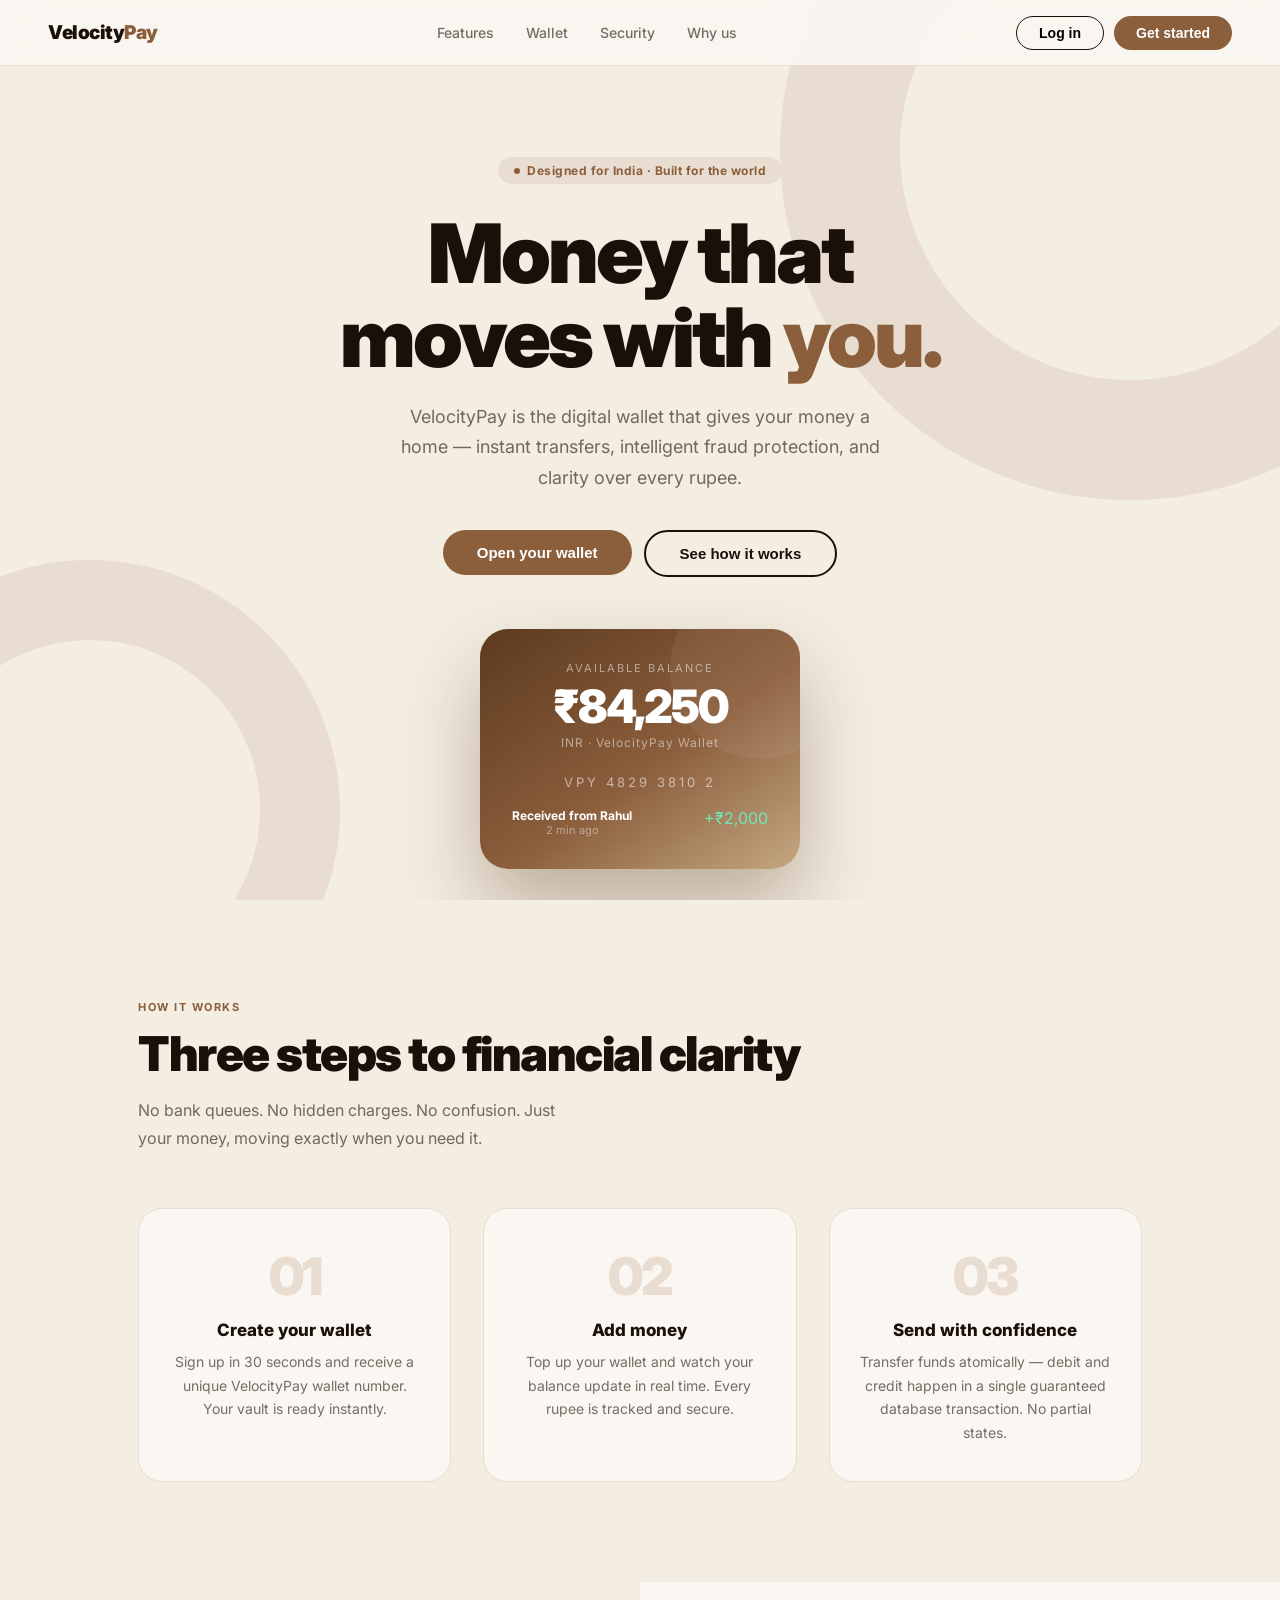
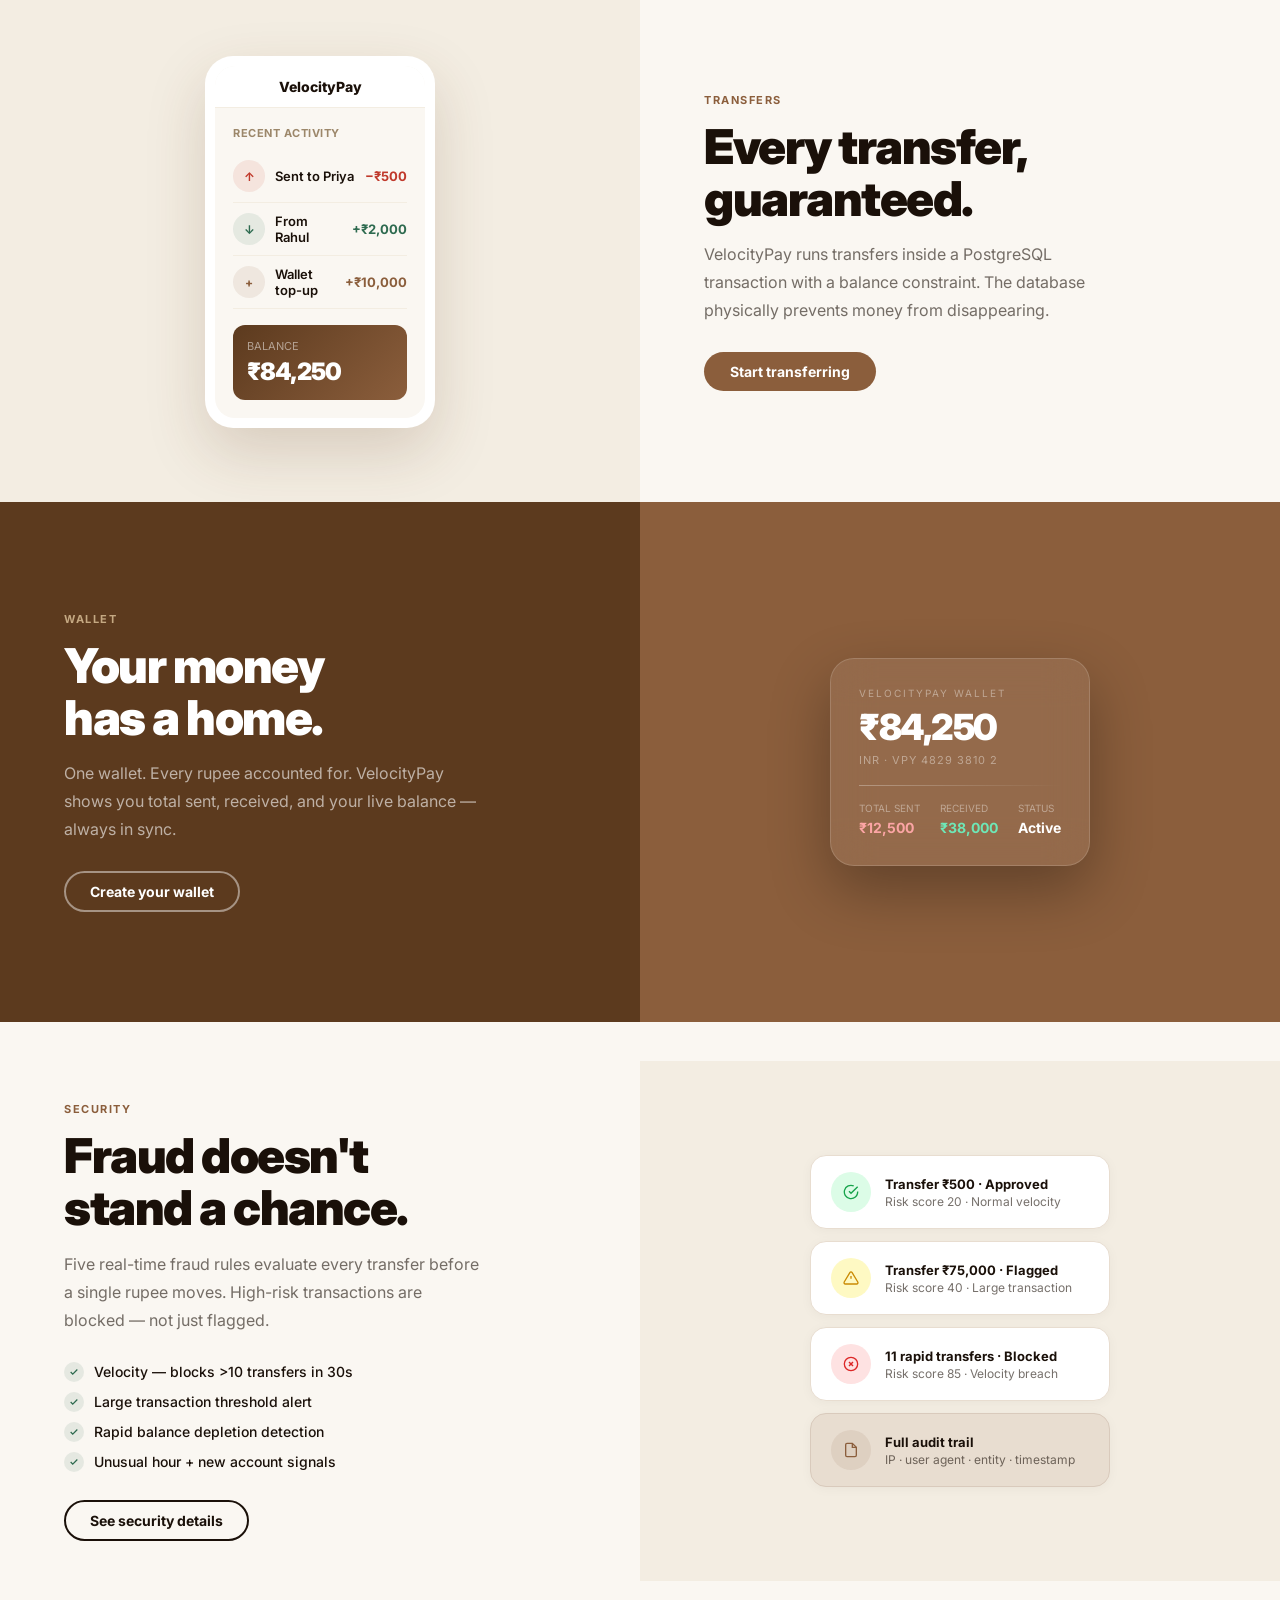
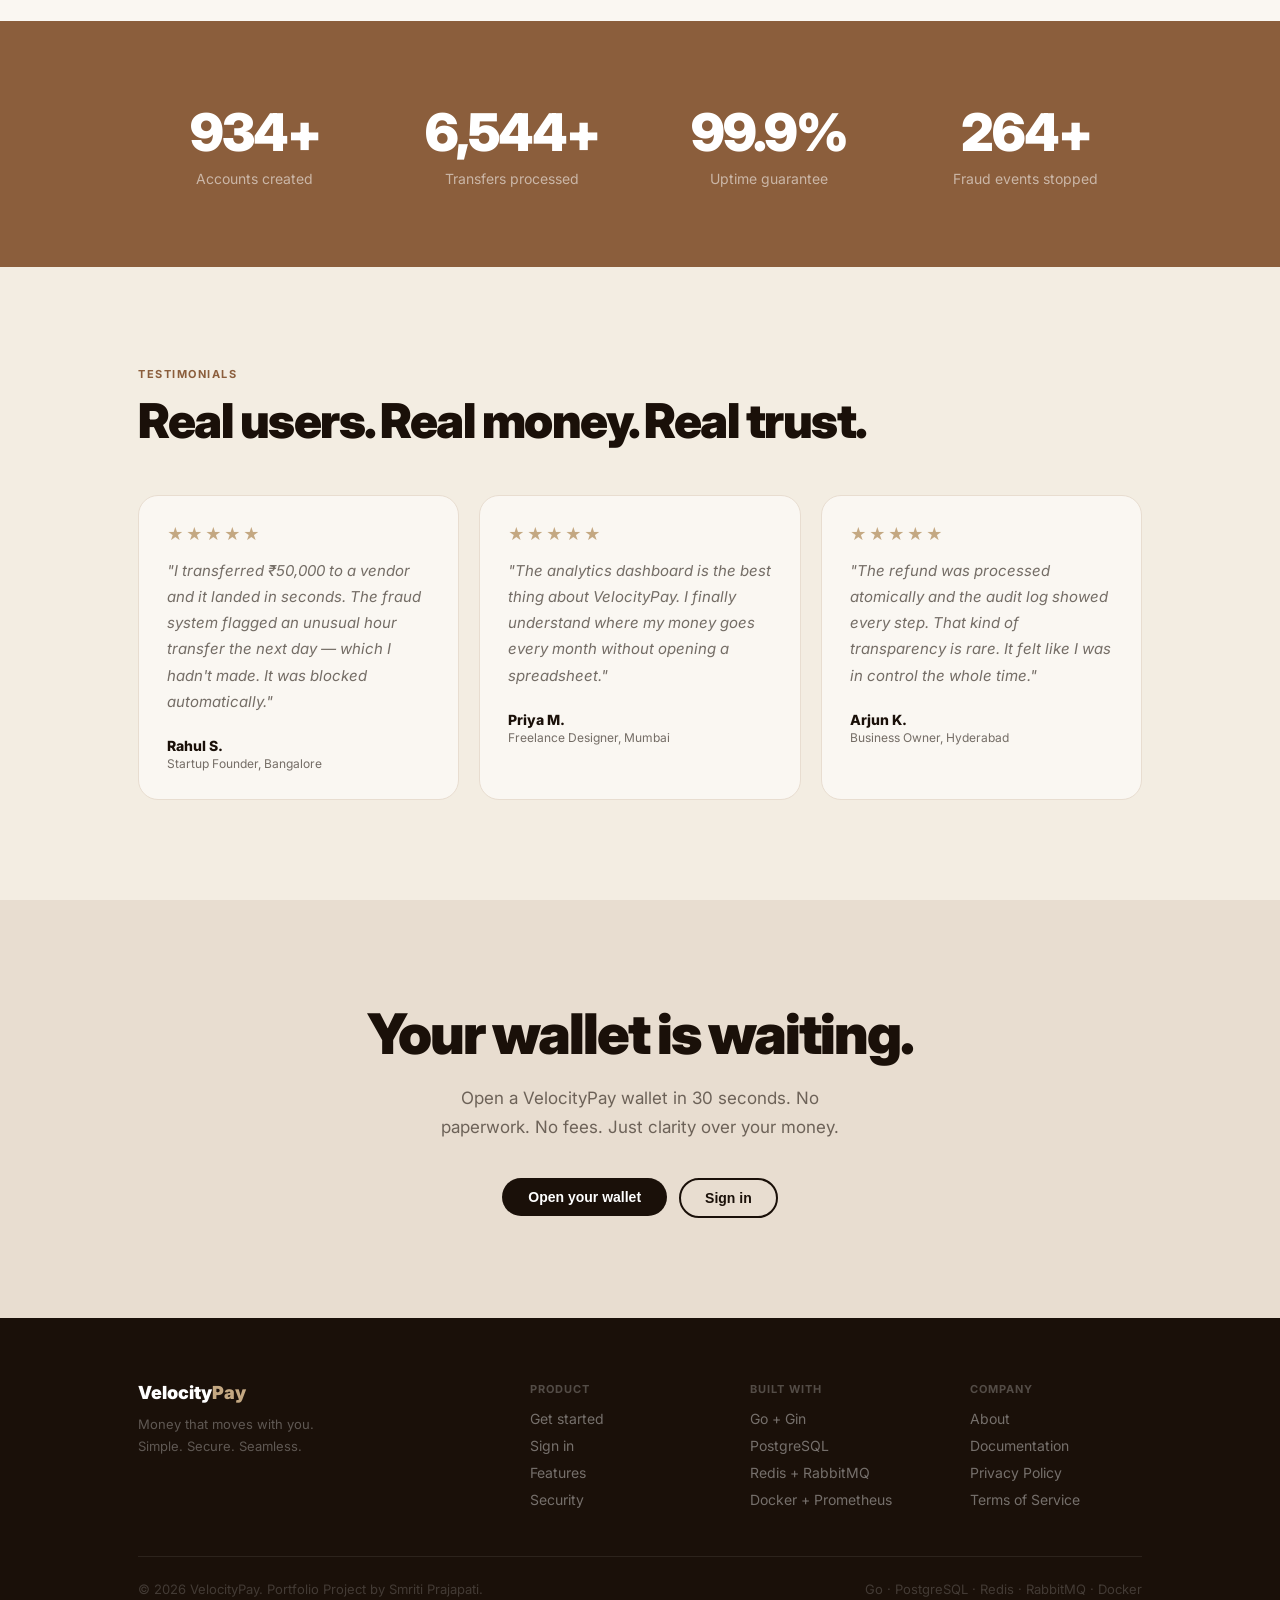
==== web/index.html @ 0280c3d7 "index.html" ====
<!DOCTYPE html>
<html lang="en">
<head>
  <meta charset="UTF-8"/>
  <meta name="viewport" content="width=device-width, initial-scale=1.0"/>
  <title>VelocityPay — Money That Moves With You</title>
  <link rel="preconnect" href="https://fonts.googleapis.com"/>
  <link href="https://fonts.googleapis.com/css2?family=Inter:wght@400;500;600;700;800;900&display=swap" rel="stylesheet"/>
  <style>
    *, *::before, *::after { box-sizing: border-box; margin: 0; padding: 0; }
    html { scroll-behavior: smooth; }
    body { font-family: 'Inter', sans-serif; background: #FAF7F2; color: #1A1009; -webkit-font-smoothing: antialiased; }
    a { text-decoration: none; color: inherit; }

    /* ── TOKENS ── */
    :root {
      --beige-100: #FAF7F2;
      --beige-200: #F3EDE2;
      --beige-300: #E8DDD0;
      --beige-400: #D9CABC;
      --tan:       #C4A882;
      --brown:     #8B5E3C;
      --brown-dk:  #5C3A1E;
      --ink:       #1A1009;
      --ink-60:    rgba(26,16,9,.6);
      --ink-35:    rgba(26,16,9,.35);
      --green:     #2D6A4F;
      --red:       #C0392B;
    }

    /* ── NAV ── */
    .nav {
      position: fixed; top: 0; left: 0; right: 0; z-index: 200;
      height: 66px; display: flex; align-items: center; justify-content: space-between;
      padding: 0 48px;
      background: rgba(250,247,242,.9); backdrop-filter: blur(16px);
      border-bottom: 1px solid var(--beige-300);
    }
    .nav-brand { font-size: 19px; font-weight: 900; color: var(--ink); letter-spacing: -0.5px; }
    .nav-brand em { color: var(--brown); font-style: normal; }
    .nav-links { display: flex; gap: 32px; }
    .nav-links a { font-size: 14px; font-weight: 500; color: var(--ink-60); transition: color .2s; }
    .nav-links a:hover { color: var(--ink); }
    .nav-ctas { display: flex; gap: 10px; align-items: center; }
    .btn-ghost { border: 1.5px solid var(--ink); border-radius: 999px; padding: 8px 22px; font-size: 14px; font-weight: 600; background: transparent; cursor: pointer; transition: all .2s; }
    .btn-ghost:hover { background: var(--ink); color: #fff; }
    .btn-fill  { border-radius: 999px; padding: 9px 22px; font-size: 14px; font-weight: 700; background: var(--brown); color: #fff; border: none; cursor: pointer; transition: background .2s; }
    .btn-fill:hover { background: var(--brown-dk); }

    /* ── HERO ── */
    .hero {
      min-height: 100vh; padding-top: 66px;
      background: var(--beige-200);
      display: flex; flex-direction: column; align-items: center;
      justify-content: center; text-align: center;
      position: relative; overflow: hidden;
    }
    /* Decorative arcs */
    .hero::before {
      content: ''; position: absolute;
      width: 700px; height: 700px; border-radius: 50%;
      border: 120px solid var(--beige-300);
      top: -200px; right: -200px; z-index: 0;
    }
    .hero::after {
      content: ''; position: absolute;
      width: 500px; height: 500px; border-radius: 50%;
      border: 80px solid var(--beige-300);
      bottom: -160px; left: -160px; z-index: 0;
    }
    .hero-inner { position: relative; z-index: 1; padding: 60px 24px 0; }
    .hero-badge {
      display: inline-flex; align-items: center; gap: 7px;
      background: var(--beige-300); border-radius: 999px;
      padding: 6px 16px; font-size: 12px; font-weight: 700;
      letter-spacing: .5px; color: var(--brown); margin-bottom: 28px;
    }
    .hero-badge span { width: 6px; height: 6px; border-radius: 50%; background: var(--brown); }
    .hero-title {
      font-size: clamp(44px, 8vw, 82px); font-weight: 900; color: var(--ink);
      letter-spacing: -3px; line-height: 1.02; max-width: 700px; margin: 0 auto 22px;
    }
    .hero-title em { color: var(--brown); font-style: normal; }
    .hero-desc { font-size: 18px; color: var(--ink-60); max-width: 480px; margin: 0 auto 36px; line-height: 1.7; }
    .hero-btns { display: flex; gap: 12px; justify-content: center; }
    .btn-hero { border-radius: 999px; padding: 14px 34px; font-size: 15px; font-weight: 700; background: var(--brown); color: #fff; border: none; cursor: pointer; transition: background .2s; }
    .btn-hero:hover { background: var(--brown-dk); }
    .btn-hero-ghost { border-radius: 999px; padding: 13px 34px; font-size: 15px; font-weight: 700; background: transparent; color: var(--ink); border: 2px solid var(--ink); cursor: pointer; transition: all .2s; }
    .btn-hero-ghost:hover { background: var(--ink); color: #fff; }
    /* Wallet card mock */
    .hero-card-wrap { margin: 52px auto 0; position: relative; z-index: 1; }
    .hero-card {
      background: linear-gradient(145deg, var(--brown-dk) 0%, var(--brown) 55%, var(--tan) 100%);
      border-radius: 28px; padding: 32px; width: 320px; margin: 0 auto;
      box-shadow: 0 40px 80px rgba(92,58,30,.35);
      color: #fff; position: relative; overflow: hidden;
    }
    .hero-card::before { content:''; position:absolute; top:-50px; right:-50px; width:180px; height:180px; border-radius:50%; background:rgba(255,255,255,.06); }
    .hc-label  { font-size: 11px; letter-spacing: 2px; opacity: .5; margin-bottom: 8px; }
    .hc-amount { font-size: 46px; font-weight: 900; letter-spacing: -2px; line-height: 1; margin-bottom: 6px; }
    .hc-cur    { font-size: 12px; opacity: .5; margin-bottom: 24px; letter-spacing: 1px; }
    .hc-num    { font-size: 13px; letter-spacing: 3px; opacity: .55; margin-bottom: 18px; }
    .hc-row    { display: flex; justify-content: space-between; }
    .hc-txn    { font-size: 12px; }
    .hc-txn-name { font-weight: 700; }
    .hc-txn-amt.up   { color: #6EE7B7; }
    .hc-txn-amt.down { color: #FCA5A5; }
  </style>
</head>
<body>

<nav class="nav">
  <div class="nav-brand">Velocity<em>Pay</em></div>
  <div class="nav-links">
    <a href="#features">Features</a>
    <a href="#wallet">Wallet</a>
    <a href="#security">Security</a>
    <a href="#trust">Why us</a>
  </div>
  <div class="nav-ctas">
    <a href="pages/login.html"><button class="btn-ghost">Log in</button></a>
    <a href="pages/register.html"><button class="btn-fill">Get started</button></a>
  </div>
</nav>

<section class="hero">
  <div class="hero-inner">
    <div class="hero-badge"><span></span> Designed for India · Built for the world</div>
    <h1 class="hero-title">Money that<br/>moves with <em>you.</em></h1>
    <p class="hero-desc">VelocityPay is the digital wallet that gives your money a home — instant transfers, intelligent fraud protection, and clarity over every rupee.</p>
    <div class="hero-btns">
      <a href="pages/register.html"><button class="btn-hero">Open your wallet</button></a>
      <a href="#features"><button class="btn-hero-ghost">See how it works</button></a>
    </div>
  </div>
  <div class="hero-card-wrap">
    <div class="hero-card">
      <div class="hc-label">AVAILABLE BALANCE</div>
      <div class="hc-amount">₹84,250</div>
      <div class="hc-cur">INR · VelocityPay Wallet</div>
      <div class="hc-num">VPY 4829 3810 2</div>
      <div class="hc-row">
        <div class="hc-txn"><div class="hc-txn-name">Received from Rahul</div><div style="font-size:11px;opacity:.45">2 min ago</div></div>
        <div class="hc-txn-amt up">+₹2,000</div>
      </div>
    </div>
  </div>
</section>

<style>
  /* ── SHARED SECTION STYLES ── */
  .container { max-width: 1100px; margin: 0 auto; padding: 0 48px; }
  @media(max-width:768px) { .container { padding: 0 20px; } }

  .section-tag { font-size: 11px; font-weight: 700; letter-spacing: 1.5px; text-transform: uppercase; color: var(--brown); margin-bottom: 14px; }
  .section-h   { font-size: clamp(30px,4.5vw,48px); font-weight: 900; letter-spacing: -1.5px; line-height: 1.08; color: var(--ink); margin-bottom: 16px; }
  .section-h.light { color: #fff; }
  .section-p   { font-size: 16px; line-height: 1.75; color: var(--ink-60); max-width: 420px; margin-bottom: 28px; }
  .section-p.light { color: rgba(255,255,255,.6); }

  .btn-pill-dark  { display: inline-block; border-radius: 999px; padding: 11px 26px; font-size: 14px; font-weight: 700; background: var(--ink); color: #fff; border: none; cursor: pointer; transition: background .2s; }
  .btn-pill-dark:hover { background: #333; color: #fff; }
  .btn-pill-brown { display: inline-block; border-radius: 999px; padding: 11px 26px; font-size: 14px; font-weight: 700; background: var(--brown); color: #fff; border: none; cursor: pointer; transition: background .2s; }
  .btn-pill-brown:hover { background: var(--brown-dk); color: #fff; }
  .btn-pill-outline { display: inline-block; border-radius: 999px; padding: 10px 24px; font-size: 14px; font-weight: 700; background: transparent; color: var(--ink); border: 2px solid var(--ink); cursor: pointer; transition: all .2s; }
  .btn-pill-outline:hover { background: var(--ink); color: #fff; }
  .btn-pill-outline-w { border-color: rgba(255,255,255,.45); color: #fff; }
  .btn-pill-outline-w:hover { background: rgba(255,255,255,.12); color: #fff; }

  /* ── SPLIT ── */
  .split-section { display: grid; grid-template-columns: 1fr 1fr; align-items: center; }
  .split-text-pad { padding: 80px 64px; }
  .split-vis      { height: 520px; display: flex; align-items: center; justify-content: center; }
  @media(max-width:900px) {
    .split-section { grid-template-columns: 1fr; }
    .split-text-pad { padding: 48px 20px; }
    .split-vis { height: 300px; }
  }

  /* SECTION 1 — How it works — beige bg */
  .how-section { background: var(--beige-200); padding: 100px 0; }
  .how-grid { display: grid; grid-template-columns: repeat(3,1fr); gap: 32px; margin-top: 56px; }
  .how-step { text-align: center; padding: 36px 28px; background: var(--beige-100); border-radius: 24px; border: 1px solid var(--beige-300); transition: box-shadow .25s; }
  .how-step:hover { box-shadow: 0 8px 32px rgba(139,94,60,.12); }
  .how-num { font-size: 52px; font-weight: 900; color: var(--beige-300); letter-spacing: -2px; margin-bottom: 12px; }
  .how-title { font-size: 17px; font-weight: 800; color: var(--ink); margin-bottom: 10px; }
  .how-desc  { font-size: 14px; color: var(--ink-60); line-height: 1.7; }
  @media(max-width:768px) { .how-grid { grid-template-columns: 1fr; } }

  /* SECTION 2 — Transfer split — white */
  .transfer-vis { background: var(--beige-200); }
  /* phone UI inside */
  .mock-phone { background: #fff; border-radius: 28px; padding: 10px; box-shadow: 0 24px 60px rgba(92,58,30,.18); width: 230px; }
  .mock-screen { background: var(--beige-100); border-radius: 20px; overflow: hidden; }
  .mock-header { background: #fff; padding: 12px 16px; text-align: center; font-weight: 800; font-size: 14px; border-bottom: 1px solid var(--beige-200); }
  .mock-body   { padding: 18px; }
  .mock-row    { display: flex; align-items: center; gap: 10px; padding: 10px 0; border-bottom: 1px solid var(--beige-200); }
  .mock-row:last-child { border-bottom: none; }
  .mock-dot    { width: 32px; height: 32px; border-radius: 50%; flex-shrink: 0; display: flex; align-items: center; justify-content: center; font-size: 12px; font-weight: 700; }
  .mock-row-name { font-size: 13px; font-weight: 600; flex: 1; }
  .mock-row-amt  { font-size: 13px; font-weight: 700; }

  /* SECTION 3 — Wallet — dark brown bg */
  .wallet-section { background: var(--brown-dk); }
  .wallet-card-ui {
    background: rgba(255,255,255,.08); backdrop-filter: blur(20px);
    border: 1px solid rgba(255,255,255,.15); border-radius: 24px;
    padding: 28px; width: 260px; box-shadow: 0 24px 60px rgba(0,0,0,.3);
  }
  .wc-label  { font-size: 10px; letter-spacing: 2px; opacity: .4; margin-bottom: 6px; color: #fff; }
  .wc-amount { font-size: 36px; font-weight: 900; color: #fff; letter-spacing: -1.5px; }
  .wc-sub    { font-size: 11px; opacity: .4; color: #fff; margin: 4px 0 18px; letter-spacing: 1px; }
  .wc-bar    { height: 1px; background: rgba(255,255,255,.12); margin: 16px 0; }
  .wc-stat   { display: flex; justify-content: space-between; }
  .wc-stat-item label { font-size: 10px; opacity: .4; color: #fff; display: block; margin-bottom: 3px; }
  .wc-stat-item span  { font-size: 14px; font-weight: 700; color: #fff; }

  /* SECTION 4 — Security — beige-100 */
  .security-section { background: var(--beige-100); }
  .fraud-cards { display: flex; flex-direction: column; gap: 12px; }
  .fraud-card { background: #fff; border-radius: 16px; padding: 16px 20px; border: 1px solid var(--beige-300); display: flex; align-items: center; gap: 14px; box-shadow: 0 2px 12px rgba(0,0,0,.04); }
  .fraud-icon { width: 40px; height: 40px; border-radius: 50%; flex-shrink: 0; display: flex; align-items: center; justify-content: center; }
  .fraud-title { font-size: 13px; font-weight: 700; }
  .fraud-sub   { font-size: 12px; color: var(--ink-60); margin-top: 2px; }

  /* SECTION 5 — Stats — brown bg */
  .stats-band { background: var(--brown); padding: 80px 0; }
  .stats-grid { display: grid; grid-template-columns: repeat(4,1fr); gap: 24px; text-align: center; }
  .stat-num   { font-size: 52px; font-weight: 900; color: #fff; letter-spacing: -2px; }
  .stat-lbl   { font-size: 14px; color: rgba(255,255,255,.55); margin-top: 6px; }
  @media(max-width:768px) { .stats-grid { grid-template-columns: 1fr 1fr; } }

  /* SECTION 6 — Testimonials — beige */
  .testi-section { background: var(--beige-200); padding: 100px 0; }
  .testi-grid { display: grid; grid-template-columns: repeat(3,1fr); gap: 20px; margin-top: 48px; }
  .testi-card { background: var(--beige-100); border: 1px solid var(--beige-300); border-radius: 20px; padding: 28px; transition: transform .2s; }
  .testi-card:hover { transform: translateY(-4px); }
  .testi-stars { font-size: 16px; color: var(--tan); letter-spacing: 2px; margin-bottom: 14px; }
  .testi-text  { font-size: 15px; color: var(--ink-60); line-height: 1.75; margin-bottom: 22px; font-style: italic; }
  .testi-name  { font-size: 14px; font-weight: 800; color: var(--ink); }
  .testi-role  { font-size: 12px; color: var(--ink-60); margin-top: 2px; }
  @media(max-width:768px) { .testi-grid { grid-template-columns: 1fr; } }

  /* CTA BAND */
  .cta-band { background: var(--beige-300); padding: 100px 0; text-align: center; }
  .cta-band h2 { font-size: clamp(34px,5vw,56px); font-weight: 900; letter-spacing: -2px; margin-bottom: 16px; }
  .cta-band p  { font-size: 17px; color: var(--ink-60); max-width: 420px; margin: 0 auto 36px; line-height: 1.7; }
  .cta-btns { display: flex; gap: 12px; justify-content: center; flex-wrap: wrap; }

  /* FOOTER */
  .footer { background: var(--ink); padding: 64px 0 32px; }
  .footer-grid { display: grid; grid-template-columns: 2fr 1fr 1fr 1fr; gap: 48px; margin-bottom: 48px; }
  .footer-brand { font-size: 18px; font-weight: 900; color: #fff; margin-bottom: 10px; }
  .footer-brand em { color: var(--tan); font-style: normal; }
  .footer-desc { font-size: 13px; color: rgba(255,255,255,.3); line-height: 1.7; max-width: 220px; }
  .footer-col-title { font-size: 11px; font-weight: 700; letter-spacing: 1px; text-transform: uppercase; color: rgba(255,255,255,.25); margin-bottom: 14px; }
  .footer-links { display: flex; flex-direction: column; gap: 10px; }
  .footer-links a { font-size: 14px; color: rgba(255,255,255,.4); transition: color .2s; }
  .footer-links a:hover { color: #fff; }
  .footer-bottom { border-top: 1px solid rgba(255,255,255,.08); padding-top: 24px; display: flex; justify-content: space-between; font-size: 13px; color: rgba(255,255,255,.18); }
  @media(max-width:768px) { .footer-grid { grid-template-columns: 1fr 1fr; gap: 28px; } .split-section { grid-template-columns: 1fr; } }
</style>

<!-- HOW IT WORKS -->
<section class="how-section" id="features">
  <div class="container">
    <div class="section-tag">How it works</div>
    <h2 class="section-h">Three steps to financial clarity</h2>
    <p class="section-p">No bank queues. No hidden charges. No confusion. Just your money, moving exactly when you need it.</p>
    <div class="how-grid">
      <div class="how-step">
        <div class="how-num">01</div>
        <div class="how-title">Create your wallet</div>
        <div class="how-desc">Sign up in 30 seconds and receive a unique VelocityPay wallet number. Your vault is ready instantly.</div>
      </div>
      <div class="how-step">
        <div class="how-num">02</div>
        <div class="how-title">Add money</div>
        <div class="how-desc">Top up your wallet and watch your balance update in real time. Every rupee is tracked and secure.</div>
      </div>
      <div class="how-step">
        <div class="how-num">03</div>
        <div class="how-title">Send with confidence</div>
        <div class="how-desc">Transfer funds atomically — debit and credit happen in a single guaranteed database transaction. No partial states.</div>
      </div>
    </div>
  </div>
</section>

<!-- TRANSFER SPLIT — beige vis left, text right -->
<section class="split-section">
  <div class="split-vis transfer-vis">
    <div class="mock-phone">
      <div class="mock-screen">
        <div class="mock-header">VelocityPay</div>
        <div class="mock-body">
          <div style="font-size:11px;font-weight:700;color:#9C876A;letter-spacing:.5px;margin-bottom:10px">RECENT ACTIVITY</div>
          <div class="mock-row">
            <div class="mock-dot" style="background:rgba(192,57,43,.1);color:#C0392B">↑</div>
            <div class="mock-row-name">Sent to Priya</div>
            <div class="mock-row-amt" style="color:#C0392B">−₹500</div>
          </div>
          <div class="mock-row">
            <div class="mock-dot" style="background:rgba(45,106,79,.1);color:#2D6A4F">↓</div>
            <div class="mock-row-name">From Rahul</div>
            <div class="mock-row-amt" style="color:#2D6A4F">+₹2,000</div>
          </div>
          <div class="mock-row">
            <div class="mock-dot" style="background:rgba(139,94,60,.1);color:#8B5E3C">+</div>
            <div class="mock-row-name">Wallet top-up</div>
            <div class="mock-row-amt" style="color:#8B5E3C">+₹10,000</div>
          </div>
          <div style="margin-top:16px;background:linear-gradient(135deg,#5C3A1E,#8B5E3C);border-radius:12px;padding:14px;color:#fff">
            <div style="font-size:11px;opacity:.5;margin-bottom:4px">BALANCE</div>
            <div style="font-size:24px;font-weight:900;letter-spacing:-1px">₹84,250</div>
          </div>
        </div>
      </div>
    </div>
  </div>
  <div class="split-text-pad">
    <div class="section-tag">Transfers</div>
    <h2 class="section-h">Every transfer,<br/>guaranteed.</h2>
    <p class="section-p">VelocityPay runs transfers inside a PostgreSQL transaction with a balance constraint. The database physically prevents money from disappearing.</p>
    <a href="pages/register.html"><span class="btn-pill-brown">Start transferring</span></a>
  </div>
</section>

<!-- WALLET — dark brown full bleed -->
<section class="split-section wallet-section" id="wallet">
  <div class="split-text-pad">
    <div class="section-tag" style="color:var(--tan)">Wallet</div>
    <h2 class="section-h light">Your money<br/>has a home.</h2>
    <p class="section-p light">One wallet. Every rupee accounted for. VelocityPay shows you total sent, received, and your live balance — always in sync.</p>
    <a href="pages/register.html"><span class="btn-pill-outline btn-pill-outline-w">Create your wallet</span></a>
  </div>
  <div class="split-vis" style="background:var(--brown)">
    <div class="wallet-card-ui">
      <div class="wc-label">VELOCITYPAY WALLET</div>
      <div class="wc-amount">₹84,250</div>
      <div class="wc-sub">INR · VPY 4829 3810 2</div>
      <div style="background:linear-gradient(90deg,rgba(255,255,255,.3),transparent);height:1px;margin:12px 0 16px"></div>
      <div class="wc-stat">
        <div class="wc-stat-item"><label>TOTAL SENT</label><span style="color:#FCA5A5">₹12,500</span></div>
        <div class="wc-stat-item"><label>RECEIVED</label><span style="color:#6EE7B7">₹38,000</span></div>
        <div class="wc-stat-item"><label>STATUS</label><span>Active</span></div>
      </div>
    </div>
  </div>
</section>

<!-- SECURITY — beige, text left, fraud cards right -->
<section class="split-section security-section" id="security">
  <div class="split-text-pad">
    <div class="section-tag">Security</div>
    <h2 class="section-h">Fraud doesn't<br/>stand a chance.</h2>
    <p class="section-p">Five real-time fraud rules evaluate every transfer before a single rupee moves. High-risk transactions are blocked — not just flagged.</p>
    <div style="display:flex;flex-direction:column;gap:10px;margin-bottom:28px">
      <div style="display:flex;align-items:center;gap:10px;font-size:14px;font-weight:500;color:var(--ink)">
        <div style="width:20px;height:20px;border-radius:50%;background:rgba(45,106,79,.1);display:flex;align-items:center;justify-content:center;flex-shrink:0">
          <svg width="10" height="10" viewBox="0 0 24 24" fill="none" stroke="#2D6A4F" stroke-width="3"><polyline points="20 6 9 17 4 12"/></svg>
        </div>
        Velocity — blocks >10 transfers in 30s
      </div>
      <div style="display:flex;align-items:center;gap:10px;font-size:14px;font-weight:500;color:var(--ink)">
        <div style="width:20px;height:20px;border-radius:50%;background:rgba(45,106,79,.1);display:flex;align-items:center;justify-content:center;flex-shrink:0">
          <svg width="10" height="10" viewBox="0 0 24 24" fill="none" stroke="#2D6A4F" stroke-width="3"><polyline points="20 6 9 17 4 12"/></svg>
        </div>
        Large transaction threshold alert
      </div>
      <div style="display:flex;align-items:center;gap:10px;font-size:14px;font-weight:500;color:var(--ink)">
        <div style="width:20px;height:20px;border-radius:50%;background:rgba(45,106,79,.1);display:flex;align-items:center;justify-content:center;flex-shrink:0">
          <svg width="10" height="10" viewBox="0 0 24 24" fill="none" stroke="#2D6A4F" stroke-width="3"><polyline points="20 6 9 17 4 12"/></svg>
        </div>
        Rapid balance depletion detection
      </div>
      <div style="display:flex;align-items:center;gap:10px;font-size:14px;font-weight:500;color:var(--ink)">
        <div style="width:20px;height:20px;border-radius:50%;background:rgba(45,106,79,.1);display:flex;align-items:center;justify-content:center;flex-shrink:0">
          <svg width="10" height="10" viewBox="0 0 24 24" fill="none" stroke="#2D6A4F" stroke-width="3"><polyline points="20 6 9 17 4 12"/></svg>
        </div>
        Unusual hour + new account signals
      </div>
    </div>
    <a href="pages/register.html"><span class="btn-pill-outline">See security details</span></a>
  </div>
  <div class="split-vis" style="background:var(--beige-200);padding:40px">
    <div class="fraud-cards" style="width:100%;max-width:300px">
      <div class="fraud-card">
        <div class="fraud-icon" style="background:#DCFCE7;color:#16A34A"><svg width="16" height="16" viewBox="0 0 24 24" fill="none" stroke="currentColor" stroke-width="2"><path d="M22 11.08V12a10 10 0 1 1-5.93-9.14"/><polyline points="22 4 12 14.01 9 11.01"/></svg></div>
        <div><div class="fraud-title">Transfer ₹500 · Approved</div><div class="fraud-sub">Risk score 20 · Normal velocity</div></div>
      </div>
      <div class="fraud-card">
        <div class="fraud-icon" style="background:#FEF9C3;color:#CA8A04"><svg width="16" height="16" viewBox="0 0 24 24" fill="none" stroke="currentColor" stroke-width="2"><path d="M10.29 3.86L1.82 18a2 2 0 0 0 1.71 3h16.94a2 2 0 0 0 1.71-3L13.71 3.86a2 2 0 0 0-3.42 0z"/><line x1="12" y1="9" x2="12" y2="13"/></svg></div>
        <div><div class="fraud-title">Transfer ₹75,000 · Flagged</div><div class="fraud-sub">Risk score 40 · Large transaction</div></div>
      </div>
      <div class="fraud-card">
        <div class="fraud-icon" style="background:#FEE2E2;color:#DC2626"><svg width="16" height="16" viewBox="0 0 24 24" fill="none" stroke="currentColor" stroke-width="2"><circle cx="12" cy="12" r="10"/><line x1="15" y1="9" x2="9" y2="15"/><line x1="9" y1="9" x2="15" y2="15"/></svg></div>
        <div><div class="fraud-title">11 rapid transfers · Blocked</div><div class="fraud-sub">Risk score 85 · Velocity breach</div></div>
      </div>
      <div class="fraud-card" style="background:var(--beige-300);border-color:var(--beige-400)">
        <div class="fraud-icon" style="background:rgba(139,94,60,.1);color:var(--brown)"><svg width="16" height="16" viewBox="0 0 24 24" fill="none" stroke="currentColor" stroke-width="2"><path d="M14 2H6a2 2 0 0 0-2 2v16a2 2 0 0 0 2 2h12a2 2 0 0 0 2-2V8z"/><polyline points="14 2 14 8 20 8"/></svg></div>
        <div><div class="fraud-title">Full audit trail</div><div class="fraud-sub">IP · user agent · entity · timestamp</div></div>
      </div>
    </div>
  </div>
</section>

<!-- STATS BAND — brown -->
<section class="stats-band" id="trust">
  <div class="container">
    <div class="stats-grid">
      <div><div class="stat-num" id="s1">0</div><div class="stat-lbl">Accounts created</div></div>
      <div><div class="stat-num" id="s2">0</div><div class="stat-lbl">Transfers processed</div></div>
      <div><div class="stat-num">99.9%</div><div class="stat-lbl">Uptime guarantee</div></div>
      <div><div class="stat-num" id="s3">0</div><div class="stat-lbl">Fraud events stopped</div></div>
    </div>
  </div>
</section>

<!-- TESTIMONIALS -->
<section class="testi-section">
  <div class="container">
    <div class="section-tag">Testimonials</div>
    <h2 class="section-h">Real users. Real money. Real trust.</h2>
    <div class="testi-grid">
      <div class="testi-card"><div class="testi-stars">★★★★★</div><p class="testi-text">"I transferred ₹50,000 to a vendor and it landed in seconds. The fraud system flagged an unusual hour transfer the next day — which I hadn't made. It was blocked automatically."</p><div class="testi-name">Rahul S.</div><div class="testi-role">Startup Founder, Bangalore</div></div>
      <div class="testi-card"><div class="testi-stars">★★★★★</div><p class="testi-text">"The analytics dashboard is the best thing about VelocityPay. I finally understand where my money goes every month without opening a spreadsheet."</p><div class="testi-name">Priya M.</div><div class="testi-role">Freelance Designer, Mumbai</div></div>
      <div class="testi-card"><div class="testi-stars">★★★★★</div><p class="testi-text">"The refund was processed atomically and the audit log showed every step. That kind of transparency is rare. It felt like I was in control the whole time."</p><div class="testi-name">Arjun K.</div><div class="testi-role">Business Owner, Hyderabad</div></div>
    </div>
  </div>
</section>

<!-- CTA BAND -->
<section class="cta-band">
  <div class="container">
    <h2>Your wallet is waiting.</h2>
    <p>Open a VelocityPay wallet in 30 seconds. No paperwork. No fees. Just clarity over your money.</p>
    <div class="cta-btns">
      <a href="pages/register.html"><button class="btn-pill-dark">Open your wallet</button></a>
      <a href="pages/login.html"><button class="btn-pill-outline">Sign in</button></a>
    </div>
  </div>
</section>

<!-- FOOTER -->
<footer class="footer">
  <div class="container">
    <div class="footer-grid">
      <div><div class="footer-brand">Velocity<em>Pay</em></div><p class="footer-desc">Money that moves with you. Simple. Secure. Seamless.</p></div>
      <div><div class="footer-col-title">Product</div><div class="footer-links"><a href="pages/register.html">Get started</a><a href="pages/login.html">Sign in</a><a href="#features">Features</a><a href="#security">Security</a></div></div>
      <div><div class="footer-col-title">Built with</div><div class="footer-links"><a href="#">Go + Gin</a><a href="#">PostgreSQL</a><a href="#">Redis + RabbitMQ</a><a href="#">Docker + Prometheus</a></div></div>
      <div><div class="footer-col-title">Company</div><div class="footer-links"><a href="#">About</a><a href="#">Documentation</a><a href="#">Privacy Policy</a><a href="#">Terms of Service</a></div></div>
    </div>
    <div class="footer-bottom"><span>© 2026 VelocityPay. Portfolio Project by Smriti Prajapati.</span><span>Go · PostgreSQL · Redis · RabbitMQ · Docker</span></div>
  </div>
</footer>

<script src="static/js/api.js"></script>
<script>
function counter(id, target, suffix='') {
  const el = document.getElementById(id); if (!el) return;
  const dur = 2000, start = Date.now();
  const tick = () => {
    const p = Math.min((Date.now()-start)/dur,1), e = 1-Math.pow(1-p,3);
    el.textContent = Math.floor(e*target).toLocaleString('en-IN') + suffix;
    if (p<1) requestAnimationFrame(tick);
  };
  requestAnimationFrame(tick);
}
const io = new IntersectionObserver(entries => {
  entries.forEach(e => {
    if (!e.isIntersecting) return;
    if (e.target.id==='s1') counter('s1',1200,'+');
    if (e.target.id==='s2') counter('s2',8400,'+');
    if (e.target.id==='s3') counter('s3',340,'+');
    io.unobserve(e.target);
  });
},{threshold:.5});
['s1','s2','s3'].forEach(id => { const el=document.getElementById(id); if(el) io.observe(el); });
</script>
</body>
</html>
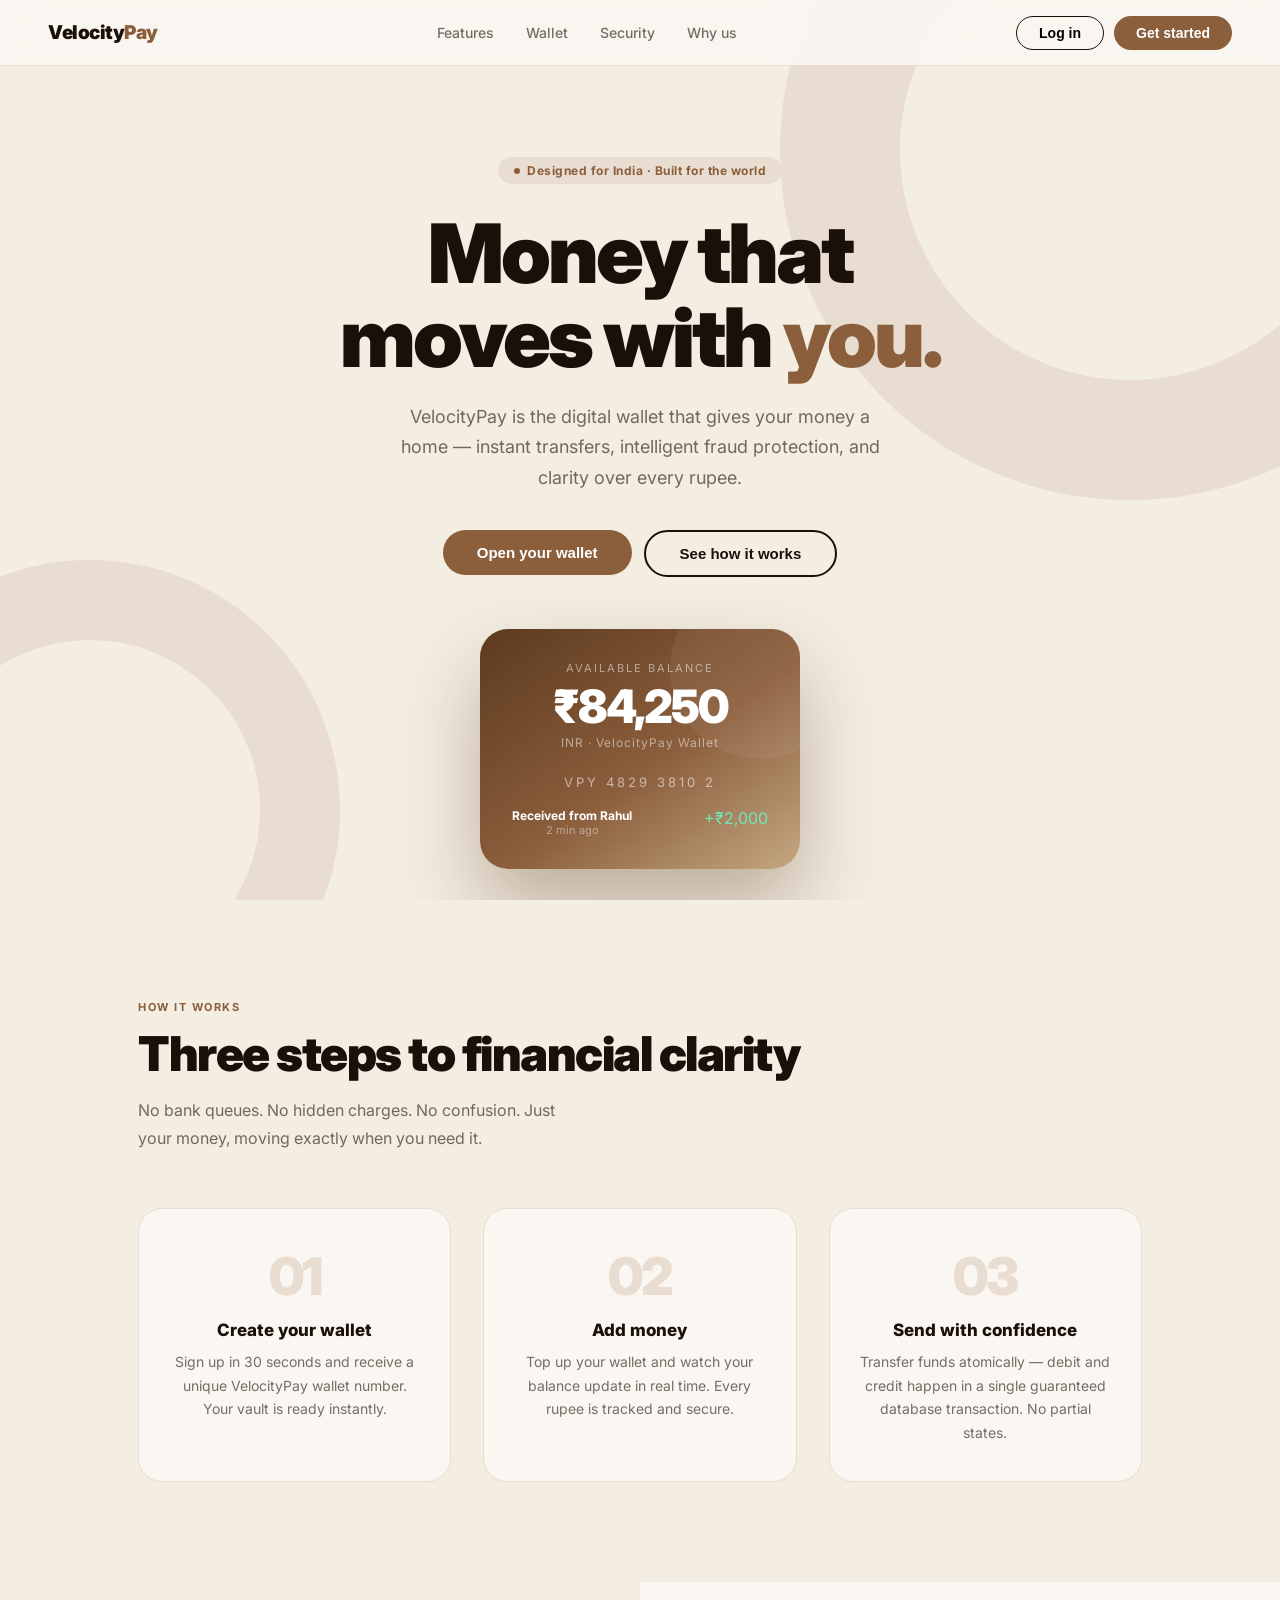
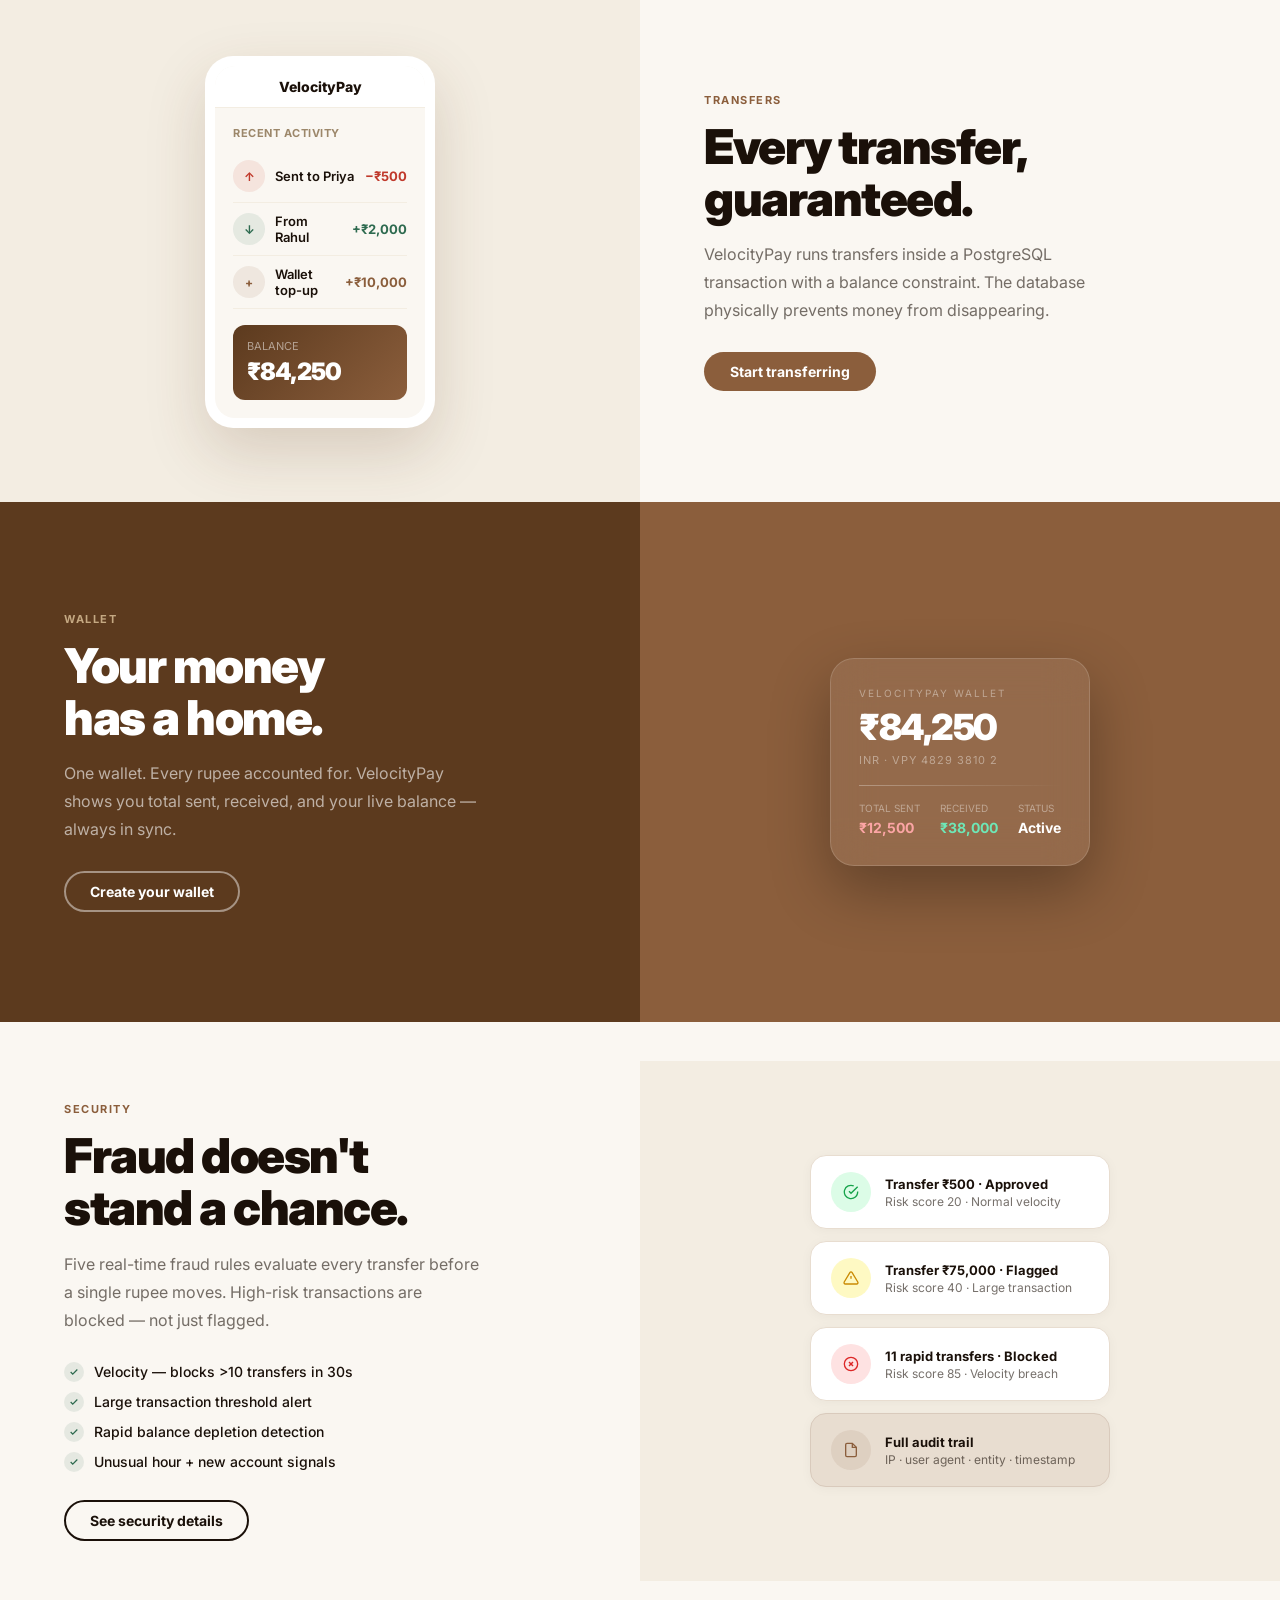
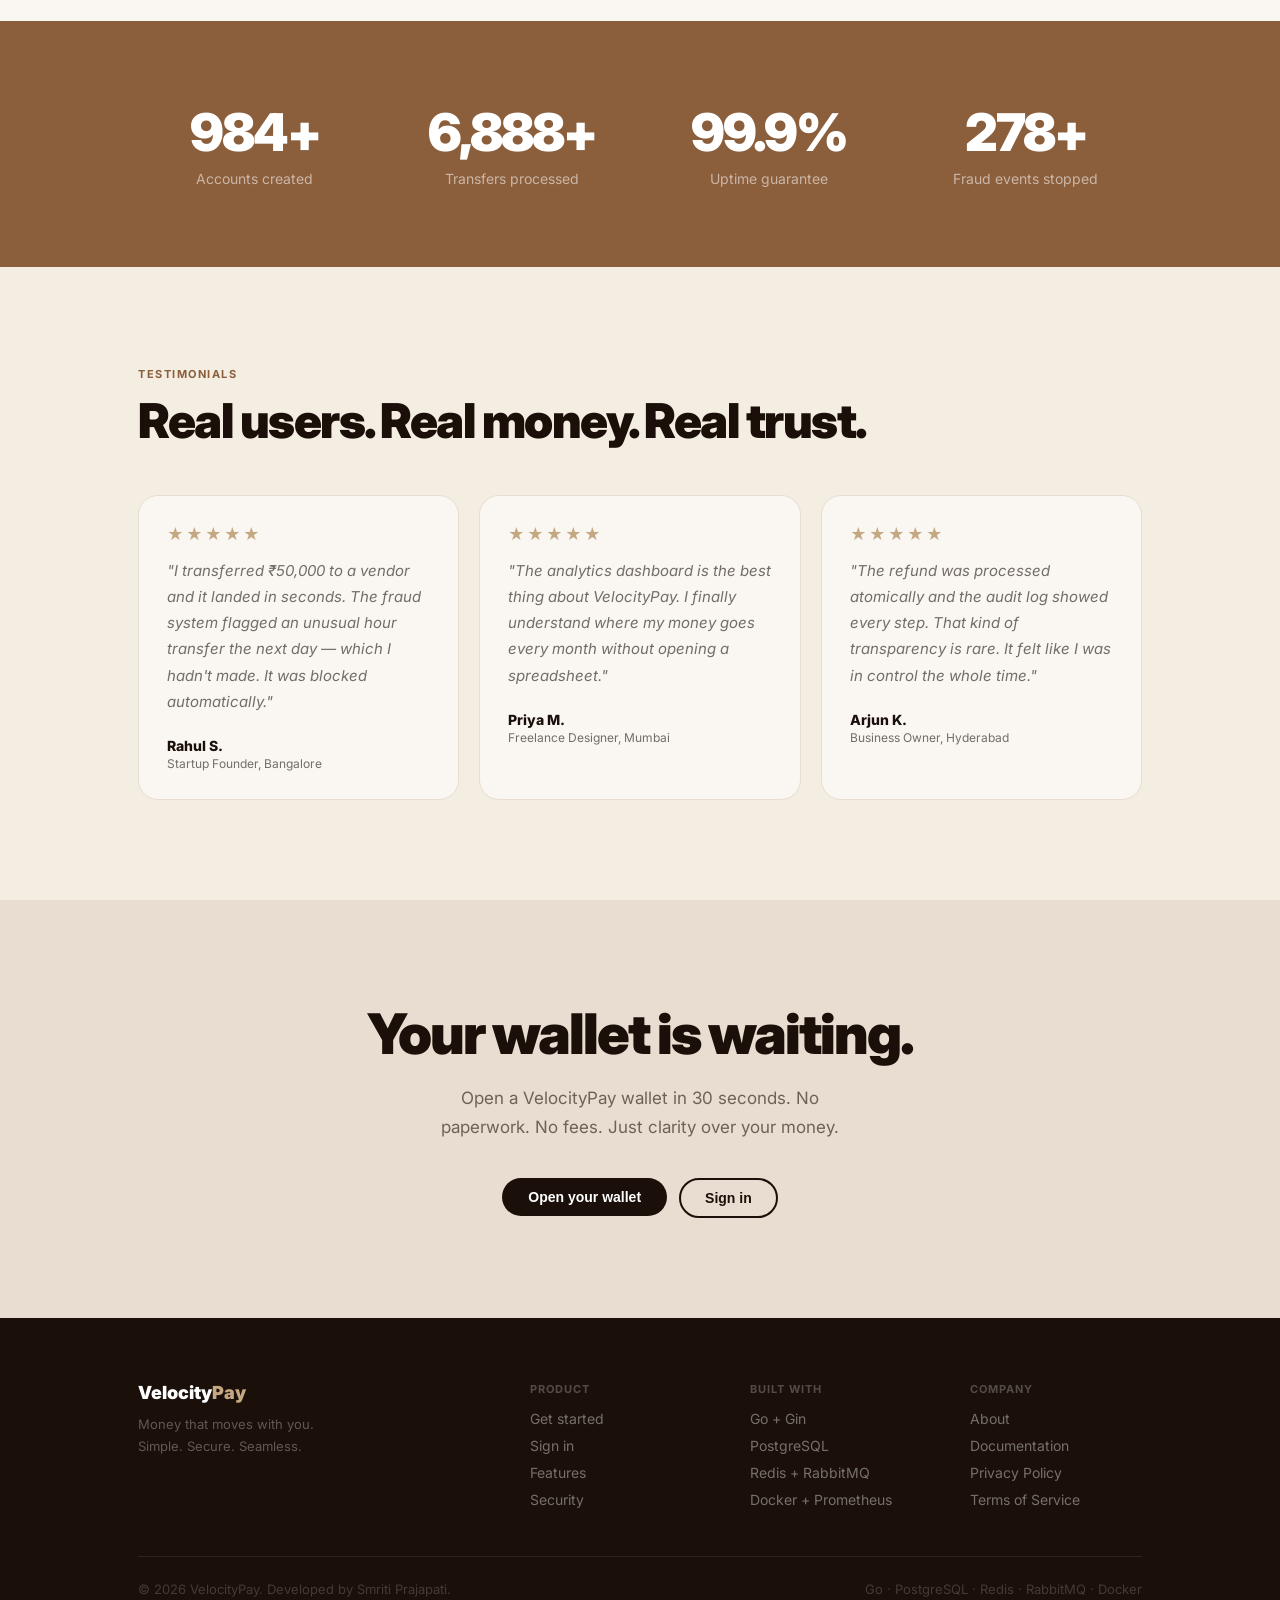
==== commit 2aba7d02: "UI UPDATE" ====
--- a/web/index.html
+++ b/web/index.html
@@ -451,7 +451,7 @@
       <div><div class="footer-col-title">Built with</div><div class="footer-links"><a href="#">Go + Gin</a><a href="#">PostgreSQL</a><a href="#">Redis + RabbitMQ</a><a href="#">Docker + Prometheus</a></div></div>
       <div><div class="footer-col-title">Company</div><div class="footer-links"><a href="#">About</a><a href="#">Documentation</a><a href="#">Privacy Policy</a><a href="#">Terms of Service</a></div></div>
     </div>
-    <div class="footer-bottom"><span>© 2026 VelocityPay. Portfolio Project by Smriti Prajapati.</span><span>Go · PostgreSQL · Redis · RabbitMQ · Docker</span></div>
+    <div class="footer-bottom"><span>© 2026 VelocityPay. Developed by Smriti Prajapati.</span><span>Go · PostgreSQL · Redis · RabbitMQ · Docker</span></div>
   </div>
 </footer>
 
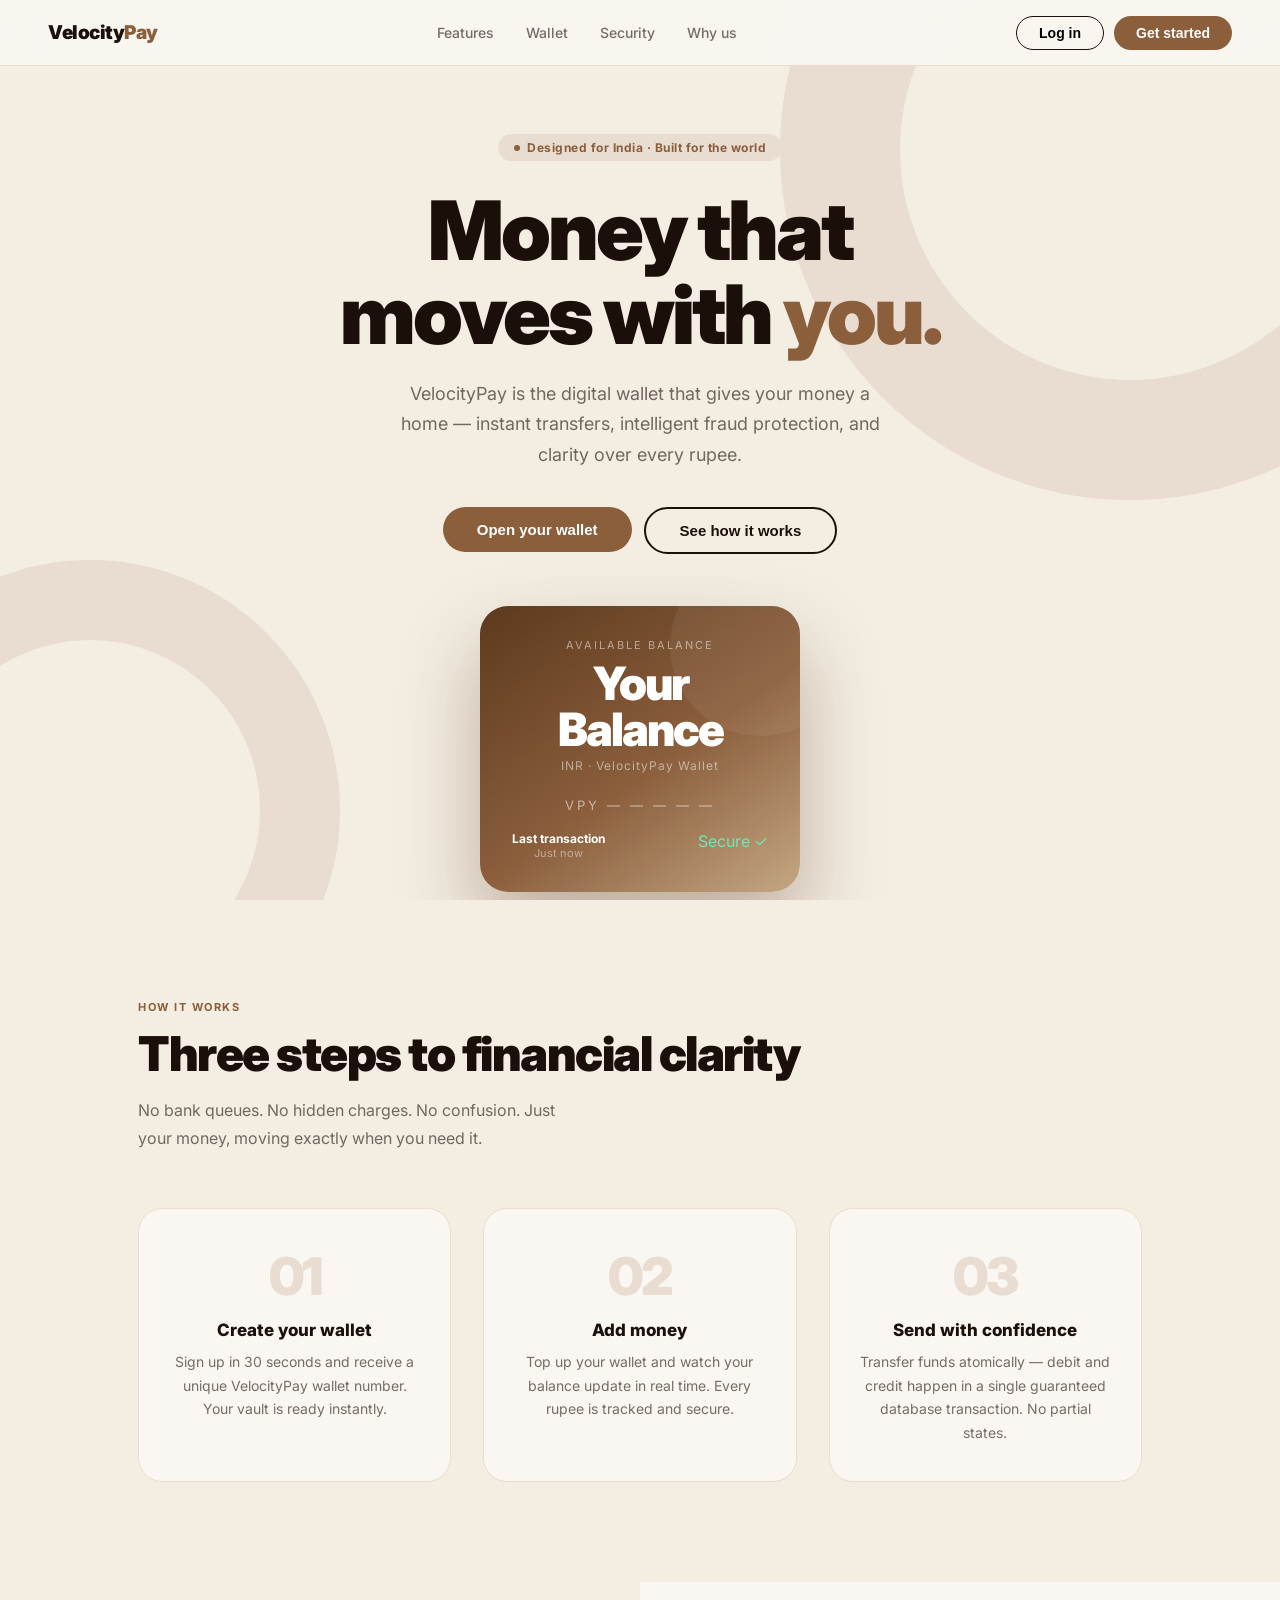
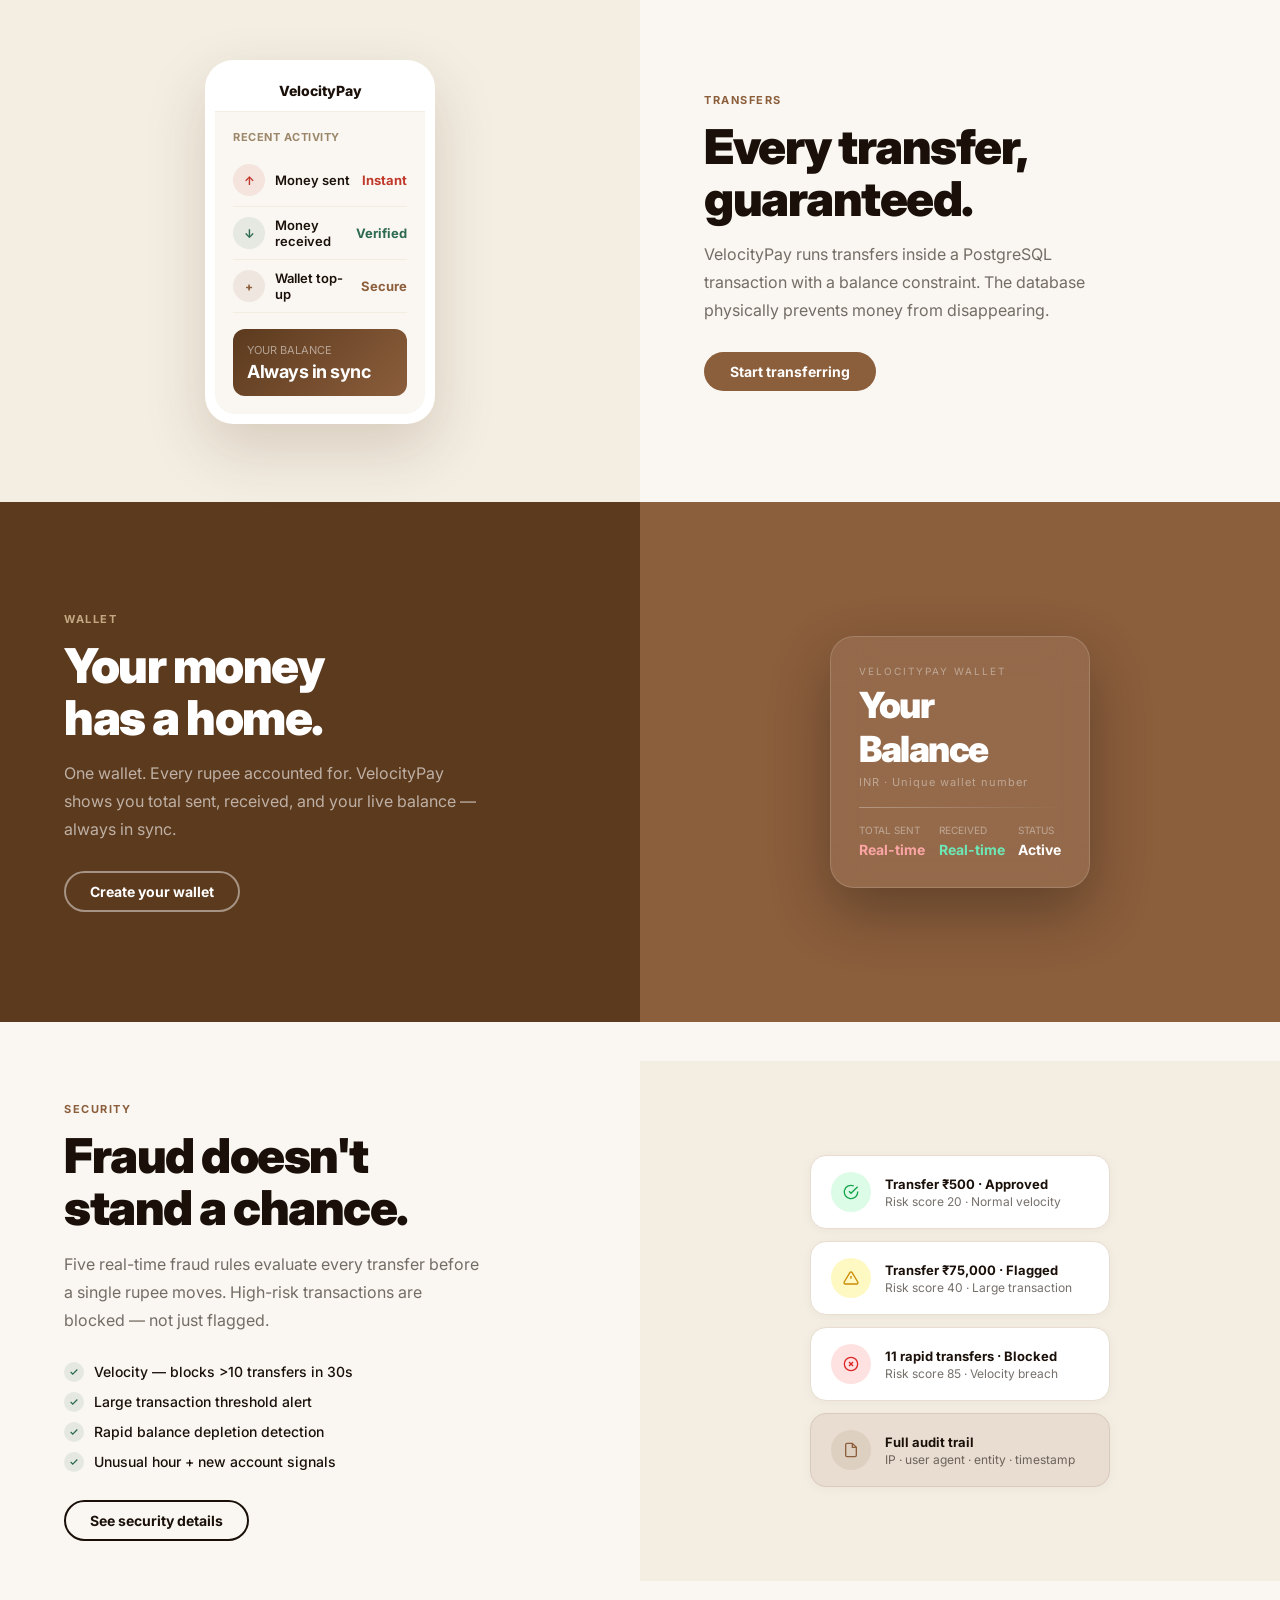
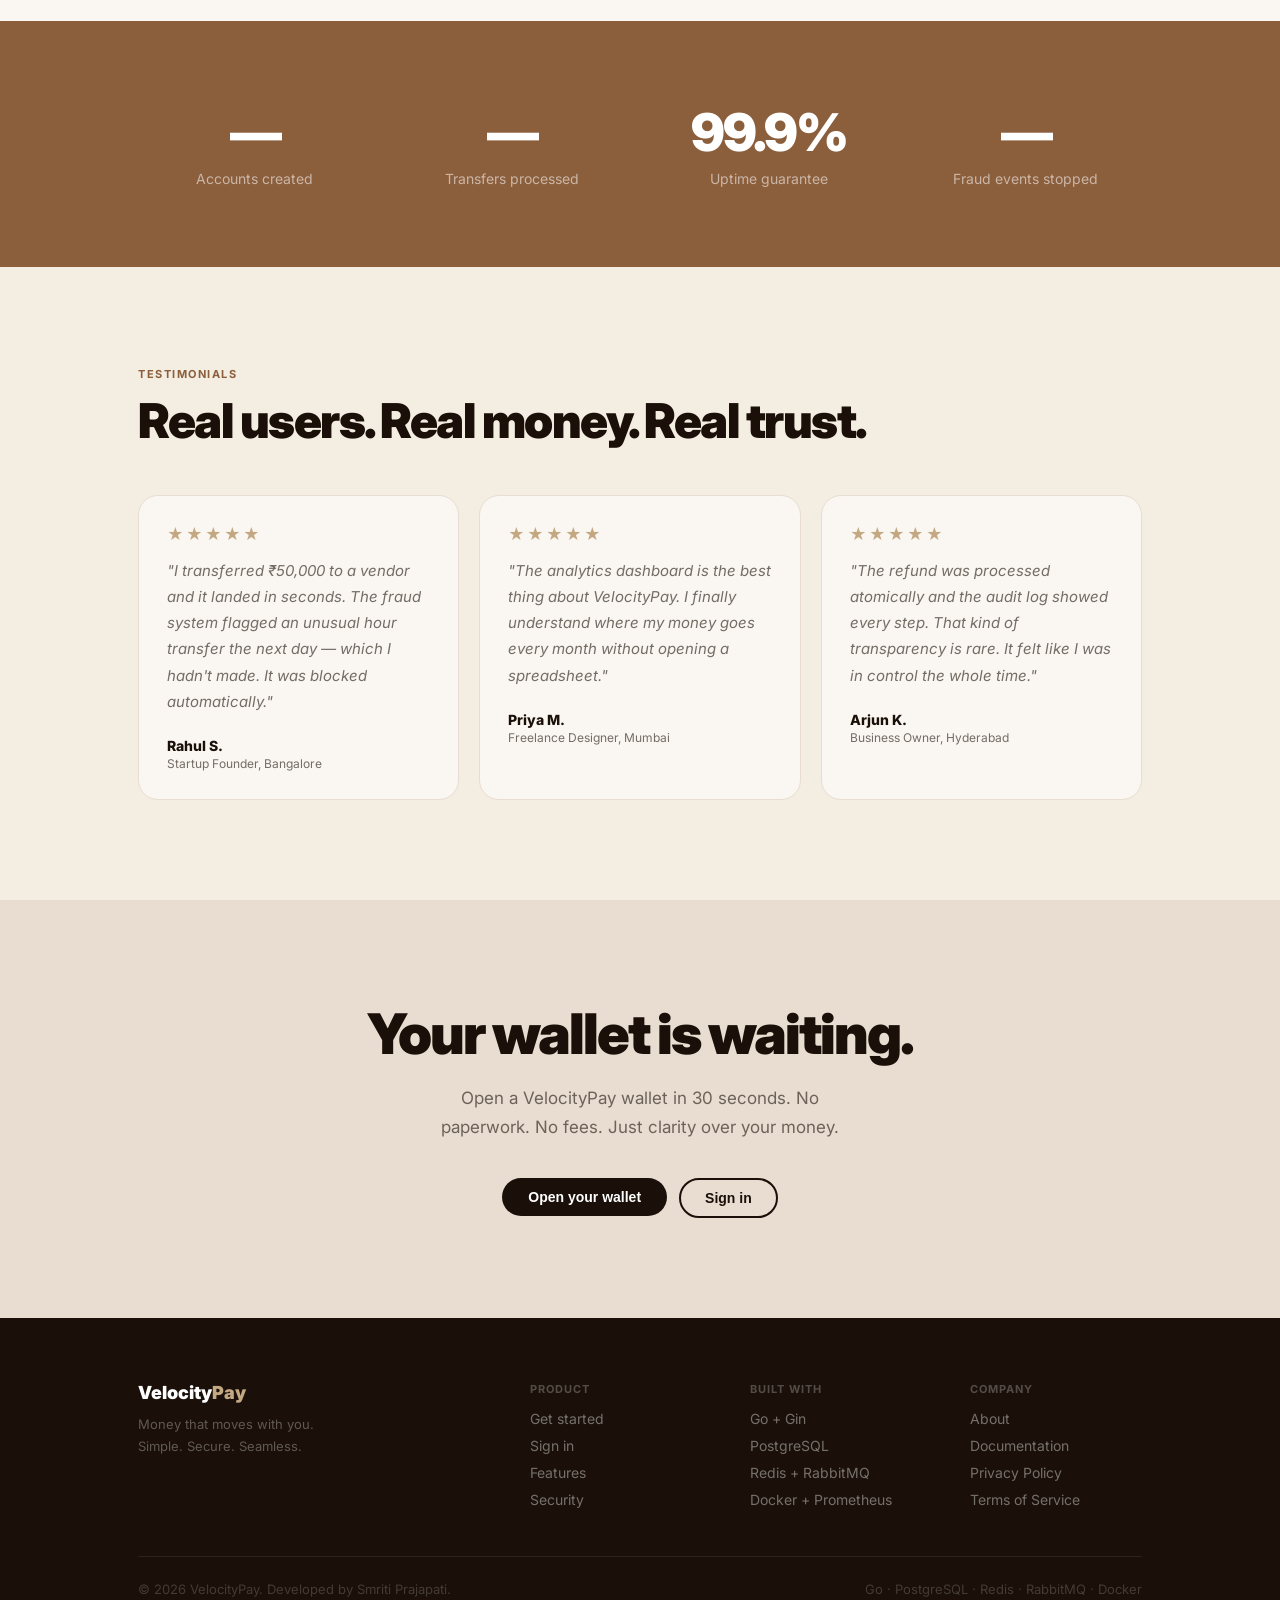
==== commit 0692be2e: "UI updated" ====
--- a/web/index.html
+++ b/web/index.html
@@ -136,12 +136,12 @@
   <div class="hero-card-wrap">
     <div class="hero-card">
       <div class="hc-label">AVAILABLE BALANCE</div>
-      <div class="hc-amount">₹84,250</div>
+      <div class="hc-amount">Your Balance</div>
       <div class="hc-cur">INR · VelocityPay Wallet</div>
-      <div class="hc-num">VPY 4829 3810 2</div>
+      <div class="hc-num">VPY — — — — —</div>
       <div class="hc-row">
-        <div class="hc-txn"><div class="hc-txn-name">Received from Rahul</div><div style="font-size:11px;opacity:.45">2 min ago</div></div>
-        <div class="hc-txn-amt up">+₹2,000</div>
+        <div class="hc-txn"><div class="hc-txn-name">Last transaction</div><div style="font-size:11px;opacity:.45">Just now</div></div>
+        <div class="hc-txn-amt up">Secure ✓</div>
       </div>
     </div>
   </div>
@@ -297,22 +297,22 @@
           <div style="font-size:11px;font-weight:700;color:#9C876A;letter-spacing:.5px;margin-bottom:10px">RECENT ACTIVITY</div>
           <div class="mock-row">
             <div class="mock-dot" style="background:rgba(192,57,43,.1);color:#C0392B">↑</div>
-            <div class="mock-row-name">Sent to Priya</div>
-            <div class="mock-row-amt" style="color:#C0392B">−₹500</div>
+            <div class="mock-row-name">Money sent</div>
+            <div class="mock-row-amt" style="color:#C0392B">Instant</div>
           </div>
           <div class="mock-row">
             <div class="mock-dot" style="background:rgba(45,106,79,.1);color:#2D6A4F">↓</div>
-            <div class="mock-row-name">From Rahul</div>
-            <div class="mock-row-amt" style="color:#2D6A4F">+₹2,000</div>
+            <div class="mock-row-name">Money received</div>
+            <div class="mock-row-amt" style="color:#2D6A4F">Verified</div>
           </div>
           <div class="mock-row">
             <div class="mock-dot" style="background:rgba(139,94,60,.1);color:#8B5E3C">+</div>
             <div class="mock-row-name">Wallet top-up</div>
-            <div class="mock-row-amt" style="color:#8B5E3C">+₹10,000</div>
+            <div class="mock-row-amt" style="color:#8B5E3C">Secure</div>
           </div>
           <div style="margin-top:16px;background:linear-gradient(135deg,#5C3A1E,#8B5E3C);border-radius:12px;padding:14px;color:#fff">
-            <div style="font-size:11px;opacity:.5;margin-bottom:4px">BALANCE</div>
-            <div style="font-size:24px;font-weight:900;letter-spacing:-1px">₹84,250</div>
+            <div style="font-size:11px;opacity:.5;margin-bottom:4px">YOUR BALANCE</div>
+            <div style="font-size:18px;font-weight:700;letter-spacing:-0.5px">Always in sync</div>
           </div>
         </div>
       </div>
@@ -337,12 +337,12 @@
   <div class="split-vis" style="background:var(--brown)">
     <div class="wallet-card-ui">
       <div class="wc-label">VELOCITYPAY WALLET</div>
-      <div class="wc-amount">₹84,250</div>
-      <div class="wc-sub">INR · VPY 4829 3810 2</div>
+      <div class="wc-amount">Your Balance</div>
+      <div class="wc-sub">INR · Unique wallet number</div>
       <div style="background:linear-gradient(90deg,rgba(255,255,255,.3),transparent);height:1px;margin:12px 0 16px"></div>
       <div class="wc-stat">
-        <div class="wc-stat-item"><label>TOTAL SENT</label><span style="color:#FCA5A5">₹12,500</span></div>
-        <div class="wc-stat-item"><label>RECEIVED</label><span style="color:#6EE7B7">₹38,000</span></div>
+        <div class="wc-stat-item"><label>TOTAL SENT</label><span style="color:#FCA5A5">Real-time</span></div>
+        <div class="wc-stat-item"><label>RECEIVED</label><span style="color:#6EE7B7">Real-time</span></div>
         <div class="wc-stat-item"><label>STATUS</label><span>Active</span></div>
       </div>
     </div>
@@ -409,10 +409,10 @@
 <section class="stats-band" id="trust">
   <div class="container">
     <div class="stats-grid">
-      <div><div class="stat-num" id="s1">0</div><div class="stat-lbl">Accounts created</div></div>
-      <div><div class="stat-num" id="s2">0</div><div class="stat-lbl">Transfers processed</div></div>
+      <div><div class="stat-num" id="s1">—</div><div class="stat-lbl">Accounts created</div></div>
+      <div><div class="stat-num" id="s2">—</div><div class="stat-lbl">Transfers processed</div></div>
       <div><div class="stat-num">99.9%</div><div class="stat-lbl">Uptime guarantee</div></div>
-      <div><div class="stat-num" id="s3">0</div><div class="stat-lbl">Fraud events stopped</div></div>
+      <div><div class="stat-num" id="s3">—</div><div class="stat-lbl">Fraud events stopped</div></div>
     </div>
   </div>
 </section>
@@ -457,26 +457,24 @@
 
 <script src="static/js/api.js"></script>
 <script>
-function counter(id, target, suffix='') {
-  const el = document.getElementById(id); if (!el) return;
-  const dur = 2000, start = Date.now();
-  const tick = () => {
-    const p = Math.min((Date.now()-start)/dur,1), e = 1-Math.pow(1-p,3);
-    el.textContent = Math.floor(e*target).toLocaleString('en-IN') + suffix;
-    if (p<1) requestAnimationFrame(tick);
-  };
-  requestAnimationFrame(tick);
+// Load real platform stats from the API
+async function loadStats() {
+  try {
+    // Need a token to hit analytics — skip if not logged in, show dashes
+    if (!Api.getToken()) return;
+    const stats = await fetch('/api/v1/analytics/platform', {
+      headers: { 'Authorization': 'Bearer ' + Api.getToken() }
+    }).then(r => r.json());
+    if (stats.success && stats.data) {
+      const d = stats.data;
+      const s1 = document.getElementById('s1');
+      const s2 = document.getElementById('s2');
+      if (s1) s1.textContent = d.total_users?.toLocaleString('en-IN') || '—';
+      if (s2) s2.textContent = d.total_transactions?.toLocaleString('en-IN') || '—';
+    }
+  } catch { /* fail silently on landing page */ }
 }
-const io = new IntersectionObserver(entries => {
-  entries.forEach(e => {
-    if (!e.isIntersecting) return;
-    if (e.target.id==='s1') counter('s1',1200,'+');
-    if (e.target.id==='s2') counter('s2',8400,'+');
-    if (e.target.id==='s3') counter('s3',340,'+');
-    io.unobserve(e.target);
-  });
-},{threshold:.5});
-['s1','s2','s3'].forEach(id => { const el=document.getElementById(id); if(el) io.observe(el); });
+loadStats();
 </script>
 </body>
 </html>
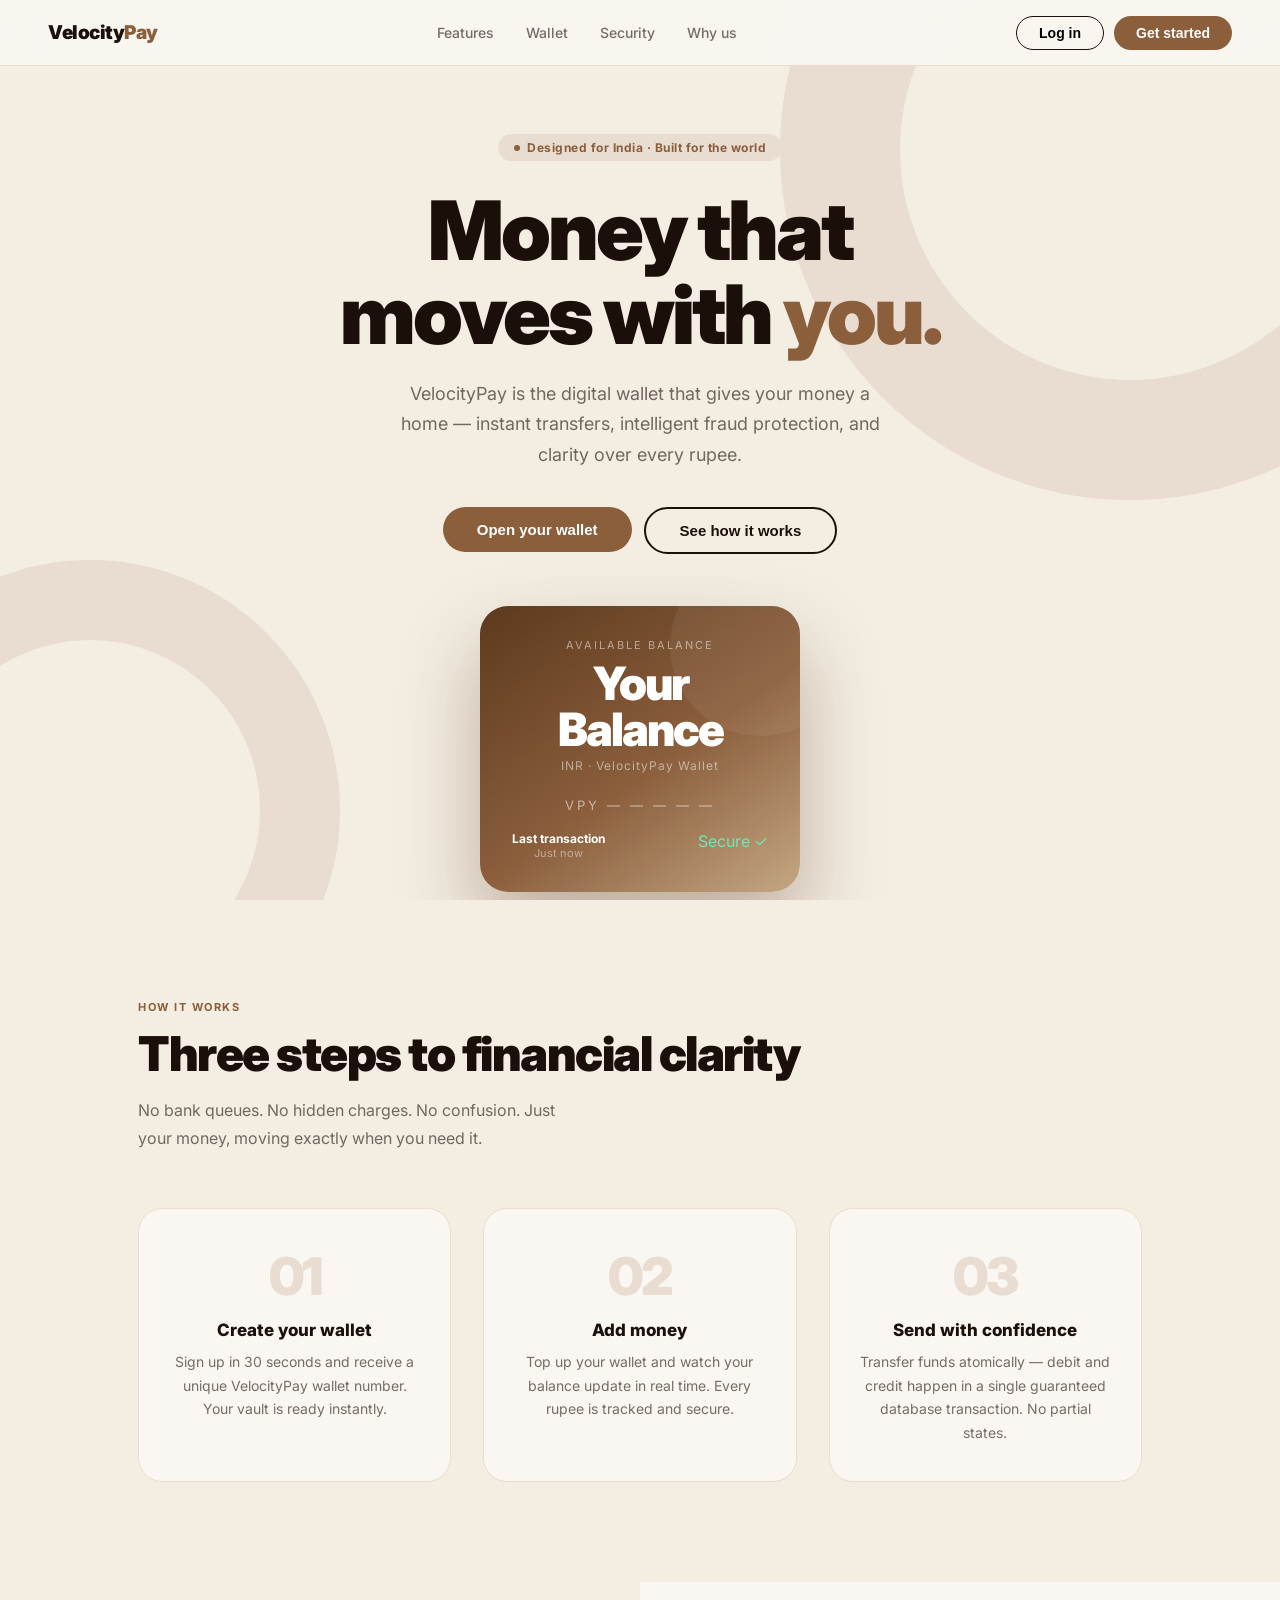
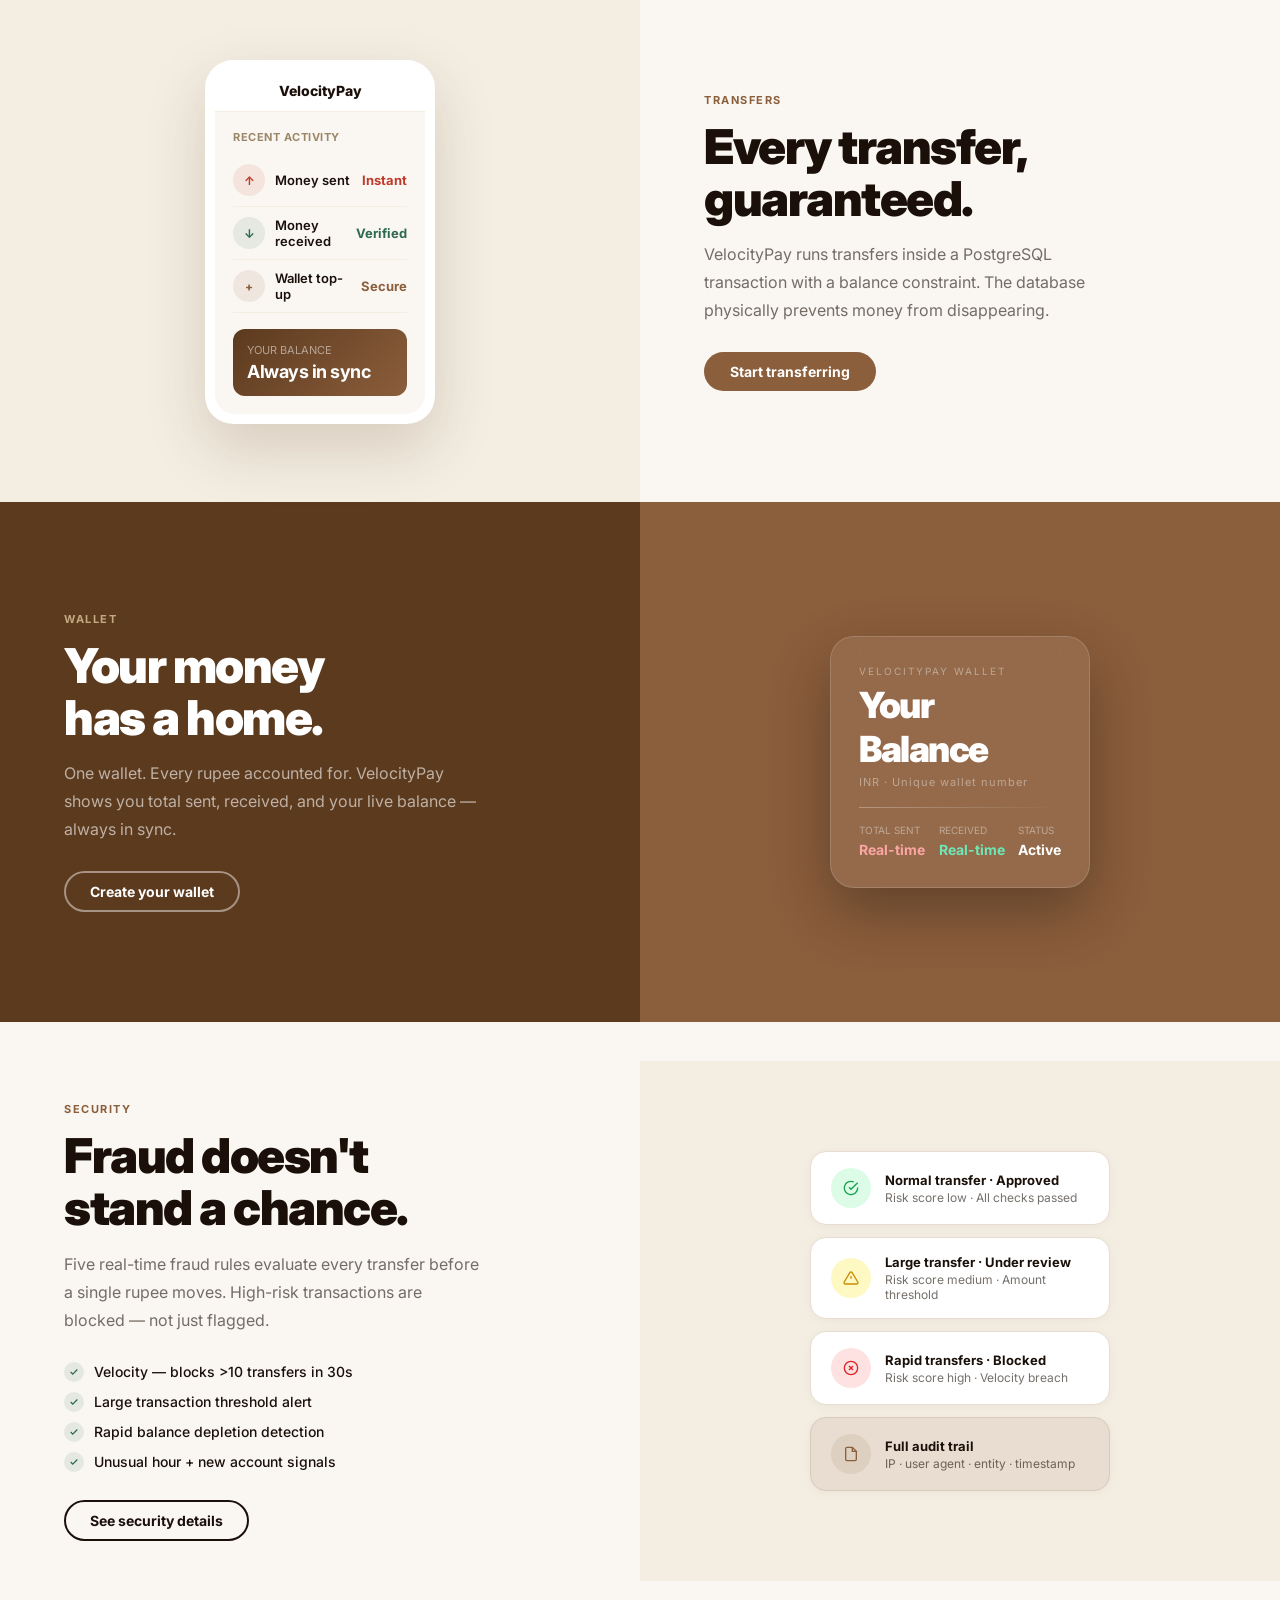
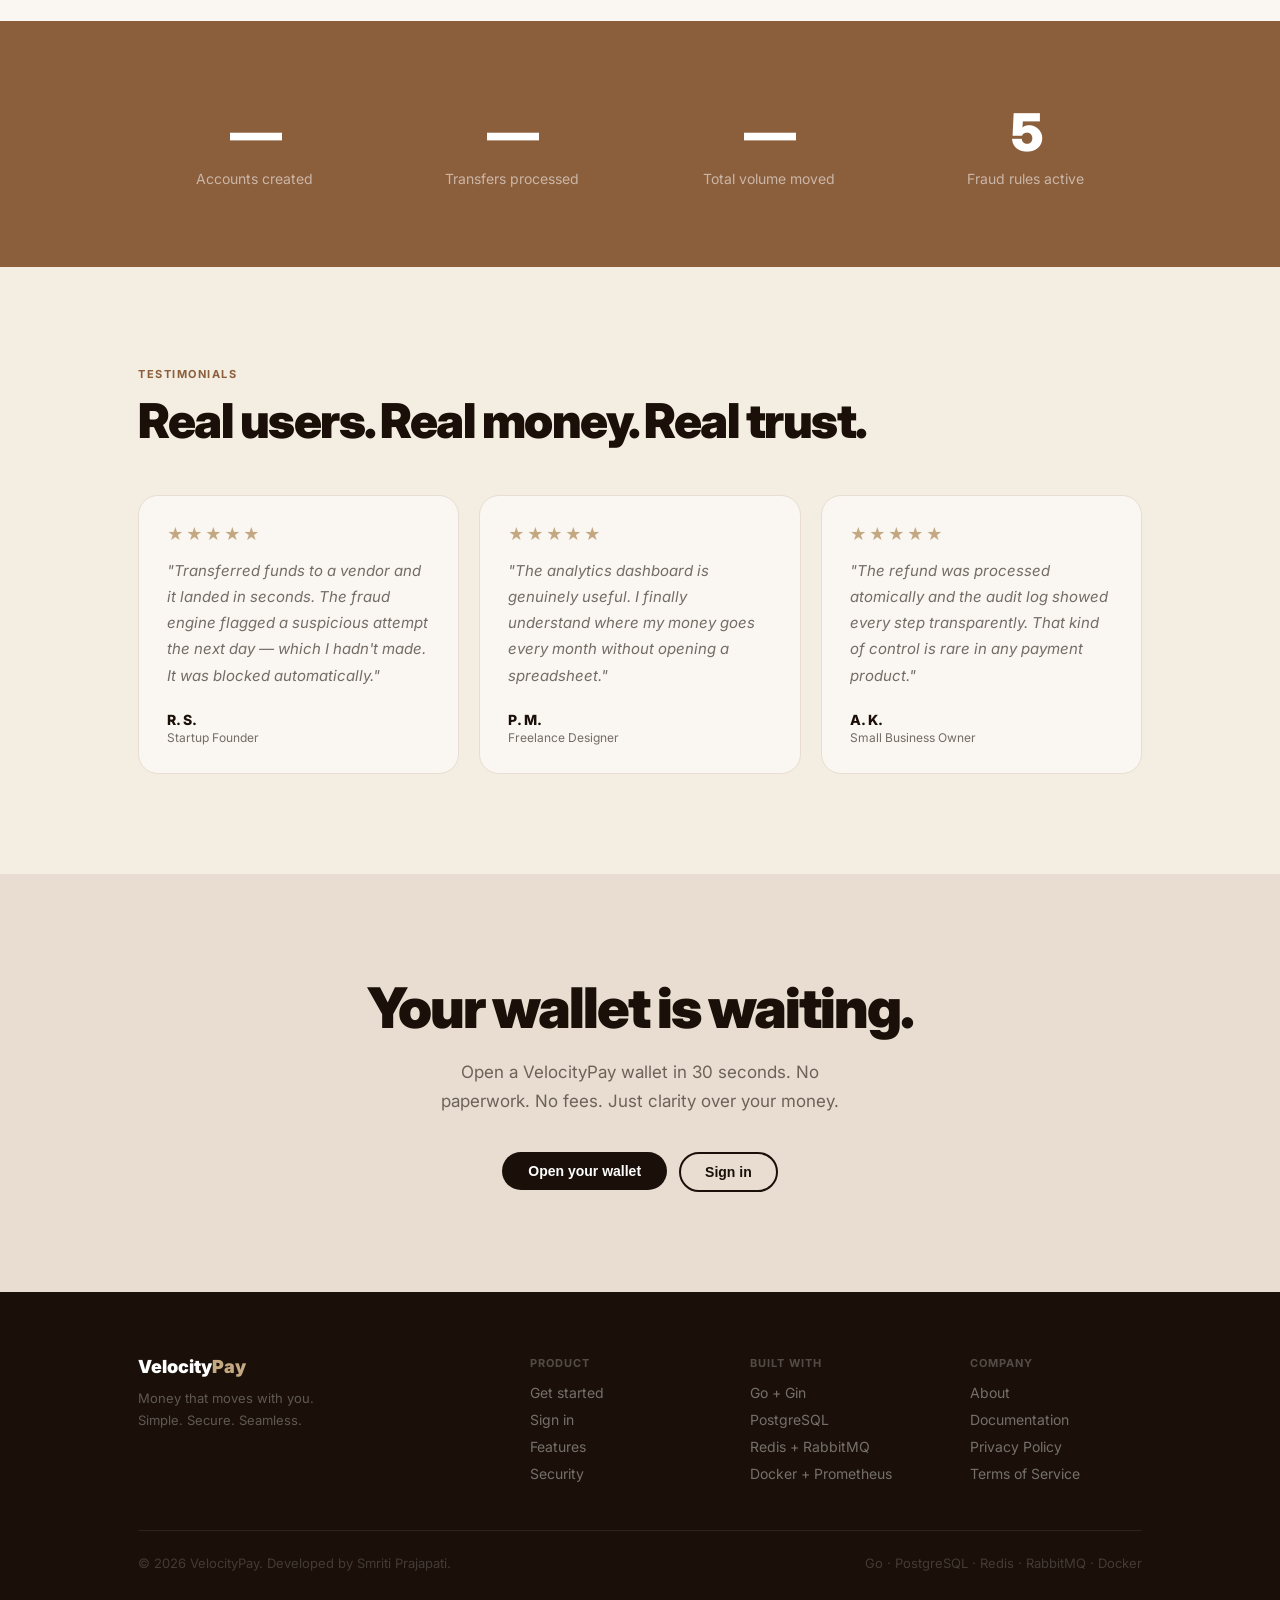
==== commit f6401de9: "fix: password eye toggle on all auth pages, fix dashboard independent API calls, scroll reveal anima" ====
--- a/web/index.html
+++ b/web/index.html
@@ -387,15 +387,15 @@
     <div class="fraud-cards" style="width:100%;max-width:300px">
       <div class="fraud-card">
         <div class="fraud-icon" style="background:#DCFCE7;color:#16A34A"><svg width="16" height="16" viewBox="0 0 24 24" fill="none" stroke="currentColor" stroke-width="2"><path d="M22 11.08V12a10 10 0 1 1-5.93-9.14"/><polyline points="22 4 12 14.01 9 11.01"/></svg></div>
-        <div><div class="fraud-title">Transfer ₹500 · Approved</div><div class="fraud-sub">Risk score 20 · Normal velocity</div></div>
+        <div><div class="fraud-title">Normal transfer · Approved</div><div class="fraud-sub">Risk score low · All checks passed</div></div>
       </div>
       <div class="fraud-card">
         <div class="fraud-icon" style="background:#FEF9C3;color:#CA8A04"><svg width="16" height="16" viewBox="0 0 24 24" fill="none" stroke="currentColor" stroke-width="2"><path d="M10.29 3.86L1.82 18a2 2 0 0 0 1.71 3h16.94a2 2 0 0 0 1.71-3L13.71 3.86a2 2 0 0 0-3.42 0z"/><line x1="12" y1="9" x2="12" y2="13"/></svg></div>
-        <div><div class="fraud-title">Transfer ₹75,000 · Flagged</div><div class="fraud-sub">Risk score 40 · Large transaction</div></div>
+        <div><div class="fraud-title">Large transfer · Under review</div><div class="fraud-sub">Risk score medium · Amount threshold</div></div>
       </div>
       <div class="fraud-card">
         <div class="fraud-icon" style="background:#FEE2E2;color:#DC2626"><svg width="16" height="16" viewBox="0 0 24 24" fill="none" stroke="currentColor" stroke-width="2"><circle cx="12" cy="12" r="10"/><line x1="15" y1="9" x2="9" y2="15"/><line x1="9" y1="9" x2="15" y2="15"/></svg></div>
-        <div><div class="fraud-title">11 rapid transfers · Blocked</div><div class="fraud-sub">Risk score 85 · Velocity breach</div></div>
+        <div><div class="fraud-title">Rapid transfers · Blocked</div><div class="fraud-sub">Risk score high · Velocity breach</div></div>
       </div>
       <div class="fraud-card" style="background:var(--beige-300);border-color:var(--beige-400)">
         <div class="fraud-icon" style="background:rgba(139,94,60,.1);color:var(--brown)"><svg width="16" height="16" viewBox="0 0 24 24" fill="none" stroke="currentColor" stroke-width="2"><path d="M14 2H6a2 2 0 0 0-2 2v16a2 2 0 0 0 2 2h12a2 2 0 0 0 2-2V8z"/><polyline points="14 2 14 8 20 8"/></svg></div>
@@ -409,10 +409,10 @@
 <section class="stats-band" id="trust">
   <div class="container">
     <div class="stats-grid">
-      <div><div class="stat-num" id="s1">—</div><div class="stat-lbl">Accounts created</div></div>
-      <div><div class="stat-num" id="s2">—</div><div class="stat-lbl">Transfers processed</div></div>
-      <div><div class="stat-num">99.9%</div><div class="stat-lbl">Uptime guarantee</div></div>
-      <div><div class="stat-num" id="s3">—</div><div class="stat-lbl">Fraud events stopped</div></div>
+      <div class="reveal"><div class="stat-num" id="s1">—</div><div class="stat-lbl">Accounts created</div></div>
+      <div class="reveal reveal-delay-1"><div class="stat-num" id="s2">—</div><div class="stat-lbl">Transfers processed</div></div>
+      <div class="reveal reveal-delay-2"><div class="stat-num" id="s3">—</div><div class="stat-lbl">Total volume moved</div></div>
+      <div class="reveal reveal-delay-3"><div class="stat-num">5</div><div class="stat-lbl">Fraud rules active</div></div>
     </div>
   </div>
 </section>
@@ -423,9 +423,9 @@
     <div class="section-tag">Testimonials</div>
     <h2 class="section-h">Real users. Real money. Real trust.</h2>
     <div class="testi-grid">
-      <div class="testi-card"><div class="testi-stars">★★★★★</div><p class="testi-text">"I transferred ₹50,000 to a vendor and it landed in seconds. The fraud system flagged an unusual hour transfer the next day — which I hadn't made. It was blocked automatically."</p><div class="testi-name">Rahul S.</div><div class="testi-role">Startup Founder, Bangalore</div></div>
-      <div class="testi-card"><div class="testi-stars">★★★★★</div><p class="testi-text">"The analytics dashboard is the best thing about VelocityPay. I finally understand where my money goes every month without opening a spreadsheet."</p><div class="testi-name">Priya M.</div><div class="testi-role">Freelance Designer, Mumbai</div></div>
-      <div class="testi-card"><div class="testi-stars">★★★★★</div><p class="testi-text">"The refund was processed atomically and the audit log showed every step. That kind of transparency is rare. It felt like I was in control the whole time."</p><div class="testi-name">Arjun K.</div><div class="testi-role">Business Owner, Hyderabad</div></div>
+      <div class="testi-card reveal"><div class="testi-stars">★★★★★</div><p class="testi-text">"Transferred funds to a vendor and it landed in seconds. The fraud engine flagged a suspicious attempt the next day — which I hadn't made. It was blocked automatically."</p><div class="testi-name">R. S.</div><div class="testi-role">Startup Founder</div></div>
+      <div class="testi-card reveal reveal-delay-1"><div class="testi-stars">★★★★★</div><p class="testi-text">"The analytics dashboard is genuinely useful. I finally understand where my money goes every month without opening a spreadsheet."</p><div class="testi-name">P. M.</div><div class="testi-role">Freelance Designer</div></div>
+      <div class="testi-card reveal reveal-delay-2"><div class="testi-stars">★★★★★</div><p class="testi-text">"The refund was processed atomically and the audit log showed every step transparently. That kind of control is rare in any payment product."</p><div class="testi-name">A. K.</div><div class="testi-role">Small Business Owner</div></div>
     </div>
   </div>
 </section>
@@ -457,24 +457,62 @@
 
 <script src="static/js/api.js"></script>
 <script>
-// Load real platform stats from the API
+// ── Scroll reveal ──────────────────────────────────────────────────────────
+const revealObserver = new IntersectionObserver((entries) => {
+  entries.forEach(e => {
+    if (e.isIntersecting) {
+      e.target.classList.add('visible');
+      revealObserver.unobserve(e.target);
+    }
+  });
+}, { threshold: 0.1 });
+document.querySelectorAll('.reveal').forEach(el => revealObserver.observe(el));
+
+// ── Load real platform stats ───────────────────────────────────────────────
 async function loadStats() {
   try {
-    // Need a token to hit analytics — skip if not logged in, show dashes
-    if (!Api.getToken()) return;
-    const stats = await fetch('/api/v1/analytics/platform', {
-      headers: { 'Authorization': 'Bearer ' + Api.getToken() }
-    }).then(r => r.json());
-    if (stats.success && stats.data) {
-      const d = stats.data;
+    const token = Api.getToken();
+    if (!token) return;
+    const res = await fetch('/api/v1/analytics/platform', {
+      headers: { 'Authorization': 'Bearer ' + token }
+    });
+    const json = await res.json();
+    if (json.success && json.data) {
+      const d = json.data;
       const s1 = document.getElementById('s1');
       const s2 = document.getElementById('s2');
-      if (s1) s1.textContent = d.total_users?.toLocaleString('en-IN') || '—';
-      if (s2) s2.textContent = d.total_transactions?.toLocaleString('en-IN') || '—';
-    }
-  } catch { /* fail silently on landing page */ }
+      const s3 = document.getElementById('s3');
+      if (s1 && d.total_users)        animateNum(s1, d.total_users);
+      if (s2 && d.total_transactions) animateNum(s2, d.total_transactions);
+      if (s3 && d.total_volume)       s3.textContent = '₹' + formatK(d.total_volume);
+    }
+  } catch { /* fail silently */ }
 }
-loadStats();
+
+function animateNum(el, target) {
+  const dur = 1800, start = Date.now();
+  const tick = () => {
+    const p = Math.min((Date.now()-start)/dur, 1);
+    const e = 1 - Math.pow(1-p, 3);
+    el.textContent = Math.floor(e * target).toLocaleString('en-IN');
+    if (p < 1) requestAnimationFrame(tick);
+  };
+  requestAnimationFrame(tick);
+}
+
+function formatK(n) {
+  if (n >= 10000000) return (n/10000000).toFixed(1) + 'Cr';
+  if (n >= 100000)   return (n/100000).toFixed(1) + 'L';
+  if (n >= 1000)     return (n/1000).toFixed(1) + 'K';
+  return n.toFixed(0);
+}
+
+// Stats counter triggers on scroll into view
+const statsObserver = new IntersectionObserver((entries) => {
+  entries.forEach(e => { if (e.isIntersecting) { loadStats(); statsObserver.disconnect(); } });
+}, { threshold: 0.3 });
+const statsBand = document.querySelector('.stats-band');
+if (statsBand) statsObserver.observe(statsBand);
 </script>
 </body>
 </html>
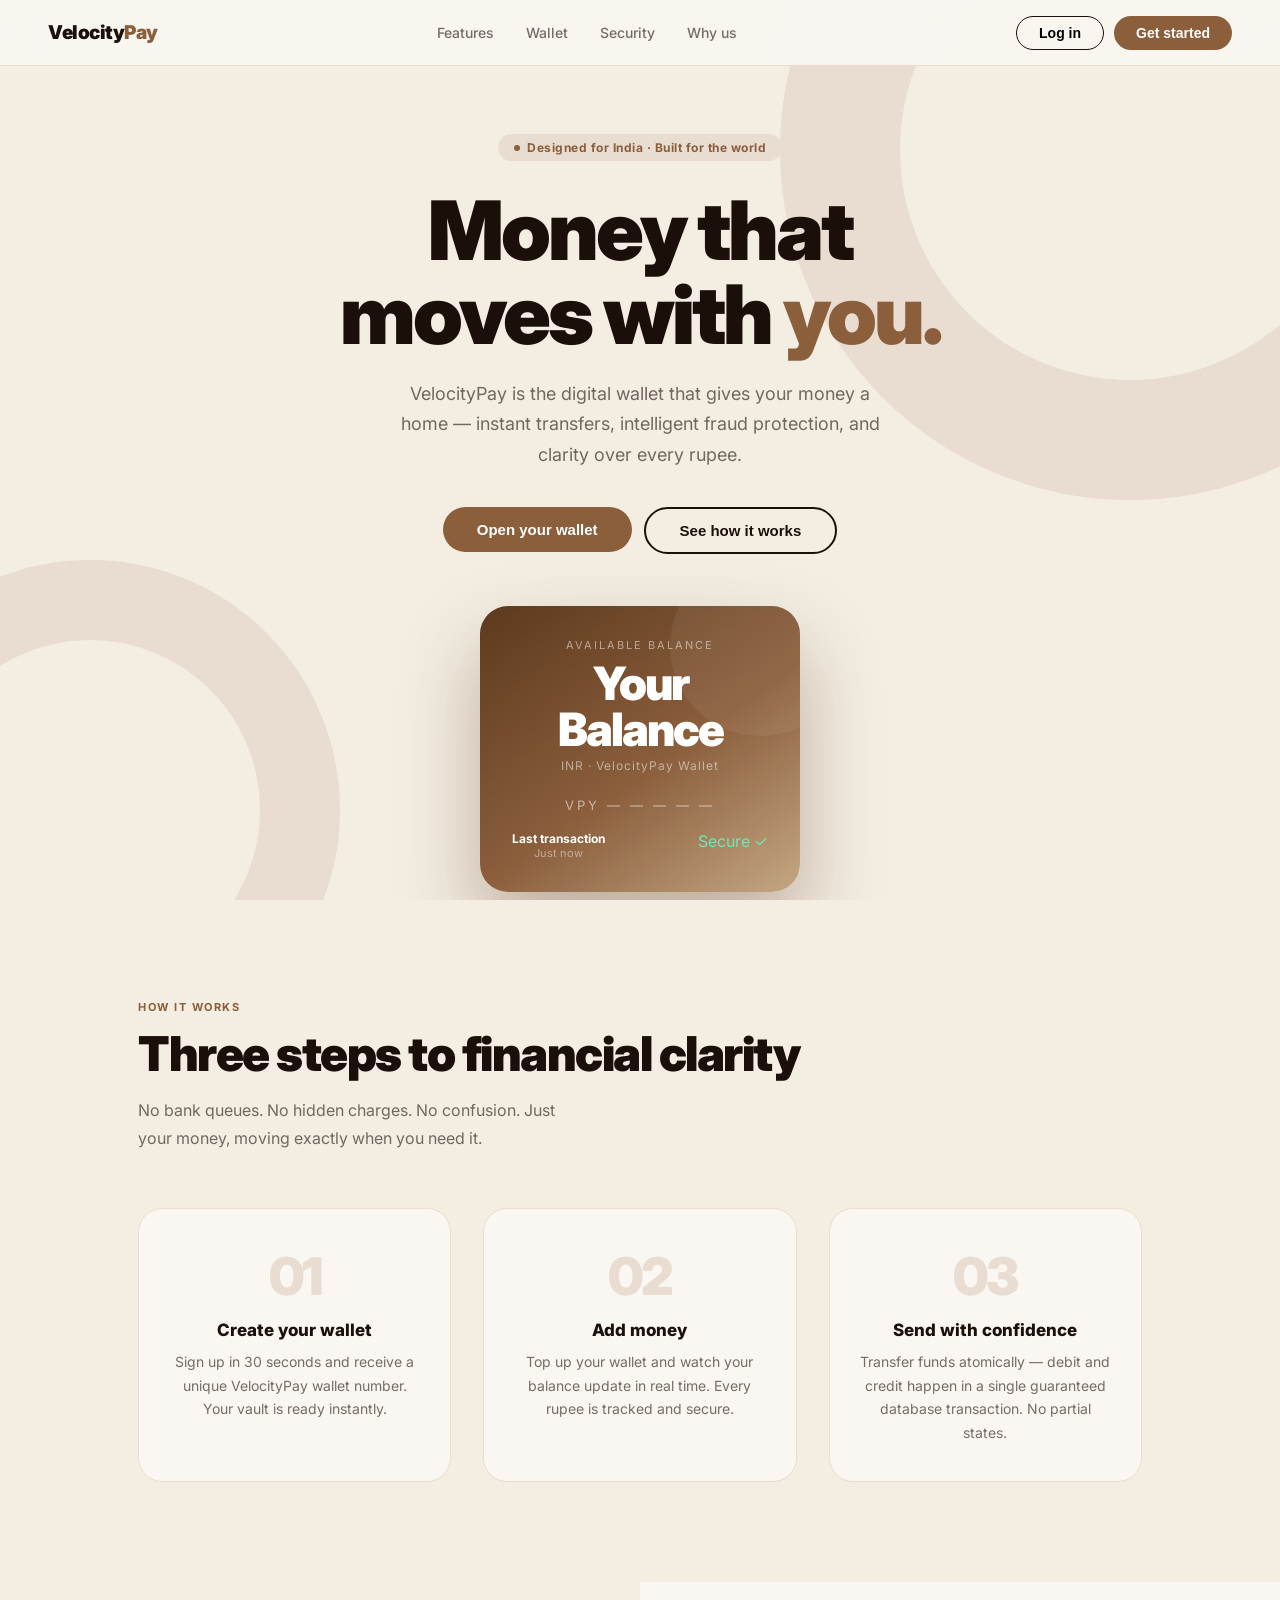
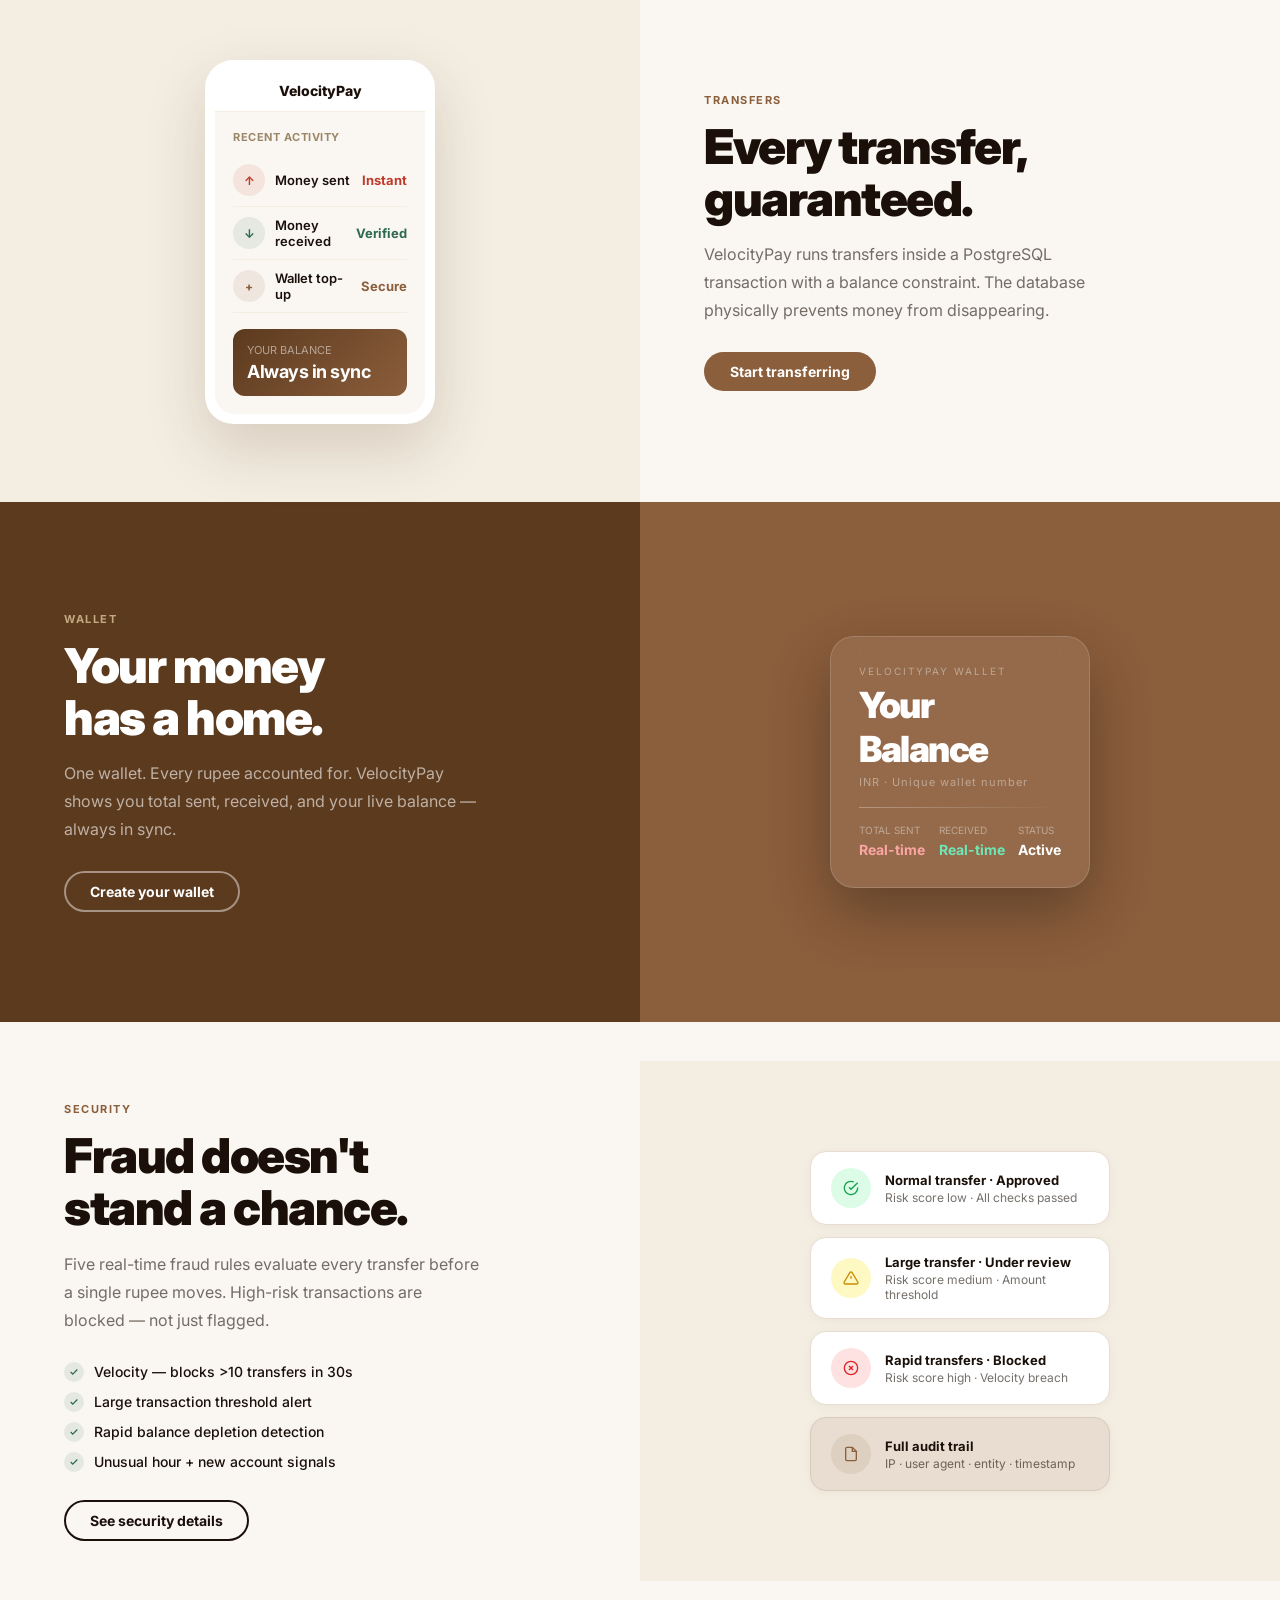
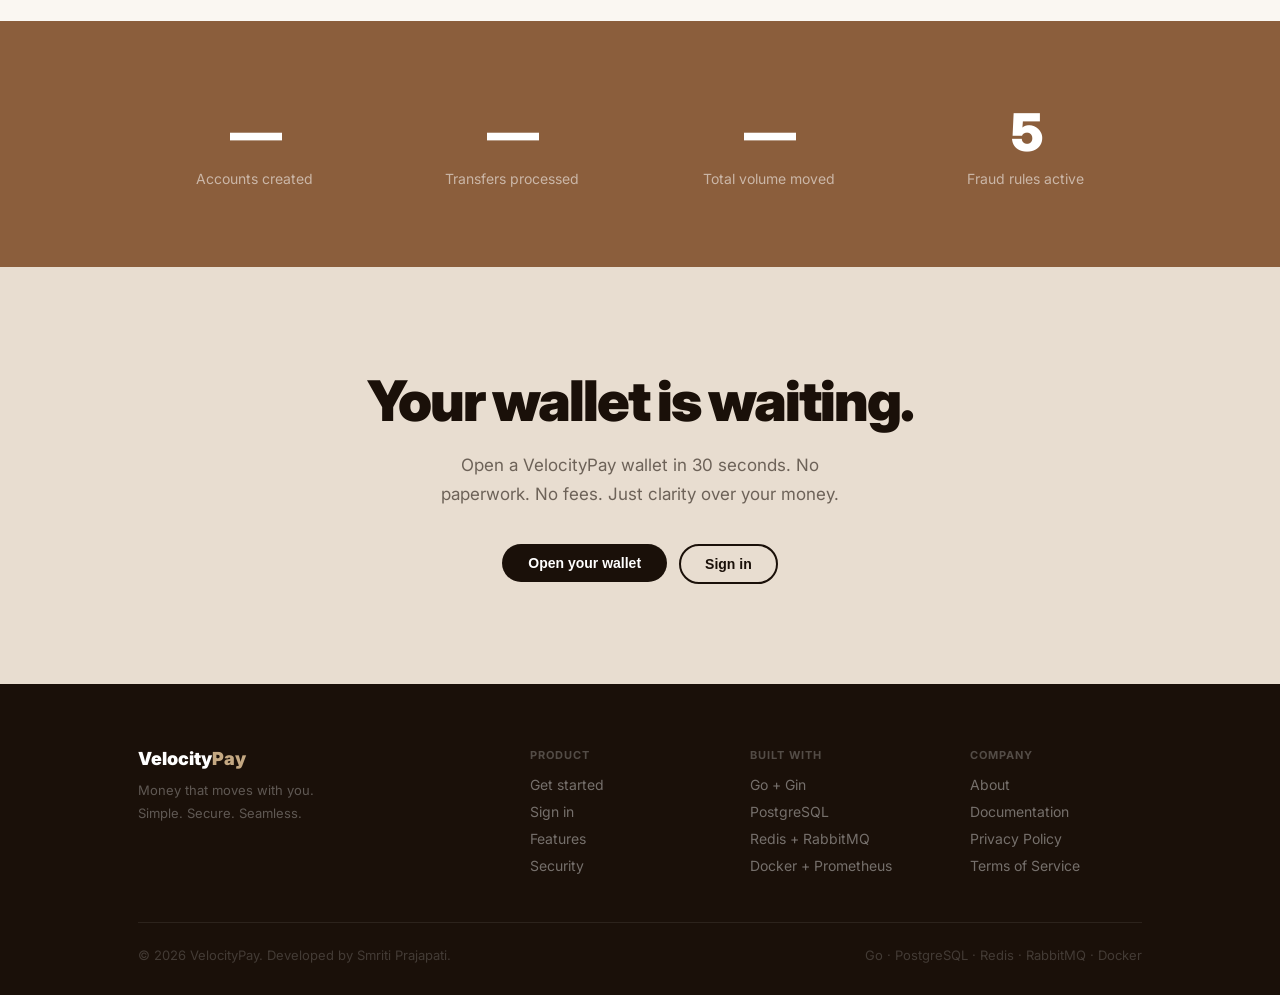
==== commit 42b110d8: "remove: testimonials section from landing page" ====
--- a/web/index.html
+++ b/web/index.html
@@ -417,19 +417,6 @@
   </div>
 </section>
 
-<!-- TESTIMONIALS -->
-<section class="testi-section">
-  <div class="container">
-    <div class="section-tag">Testimonials</div>
-    <h2 class="section-h">Real users. Real money. Real trust.</h2>
-    <div class="testi-grid">
-      <div class="testi-card reveal"><div class="testi-stars">★★★★★</div><p class="testi-text">"Transferred funds to a vendor and it landed in seconds. The fraud engine flagged a suspicious attempt the next day — which I hadn't made. It was blocked automatically."</p><div class="testi-name">R. S.</div><div class="testi-role">Startup Founder</div></div>
-      <div class="testi-card reveal reveal-delay-1"><div class="testi-stars">★★★★★</div><p class="testi-text">"The analytics dashboard is genuinely useful. I finally understand where my money goes every month without opening a spreadsheet."</p><div class="testi-name">P. M.</div><div class="testi-role">Freelance Designer</div></div>
-      <div class="testi-card reveal reveal-delay-2"><div class="testi-stars">★★★★★</div><p class="testi-text">"The refund was processed atomically and the audit log showed every step transparently. That kind of control is rare in any payment product."</p><div class="testi-name">A. K.</div><div class="testi-role">Small Business Owner</div></div>
-    </div>
-  </div>
-</section>
-
 <!-- CTA BAND -->
 <section class="cta-band">
   <div class="container">
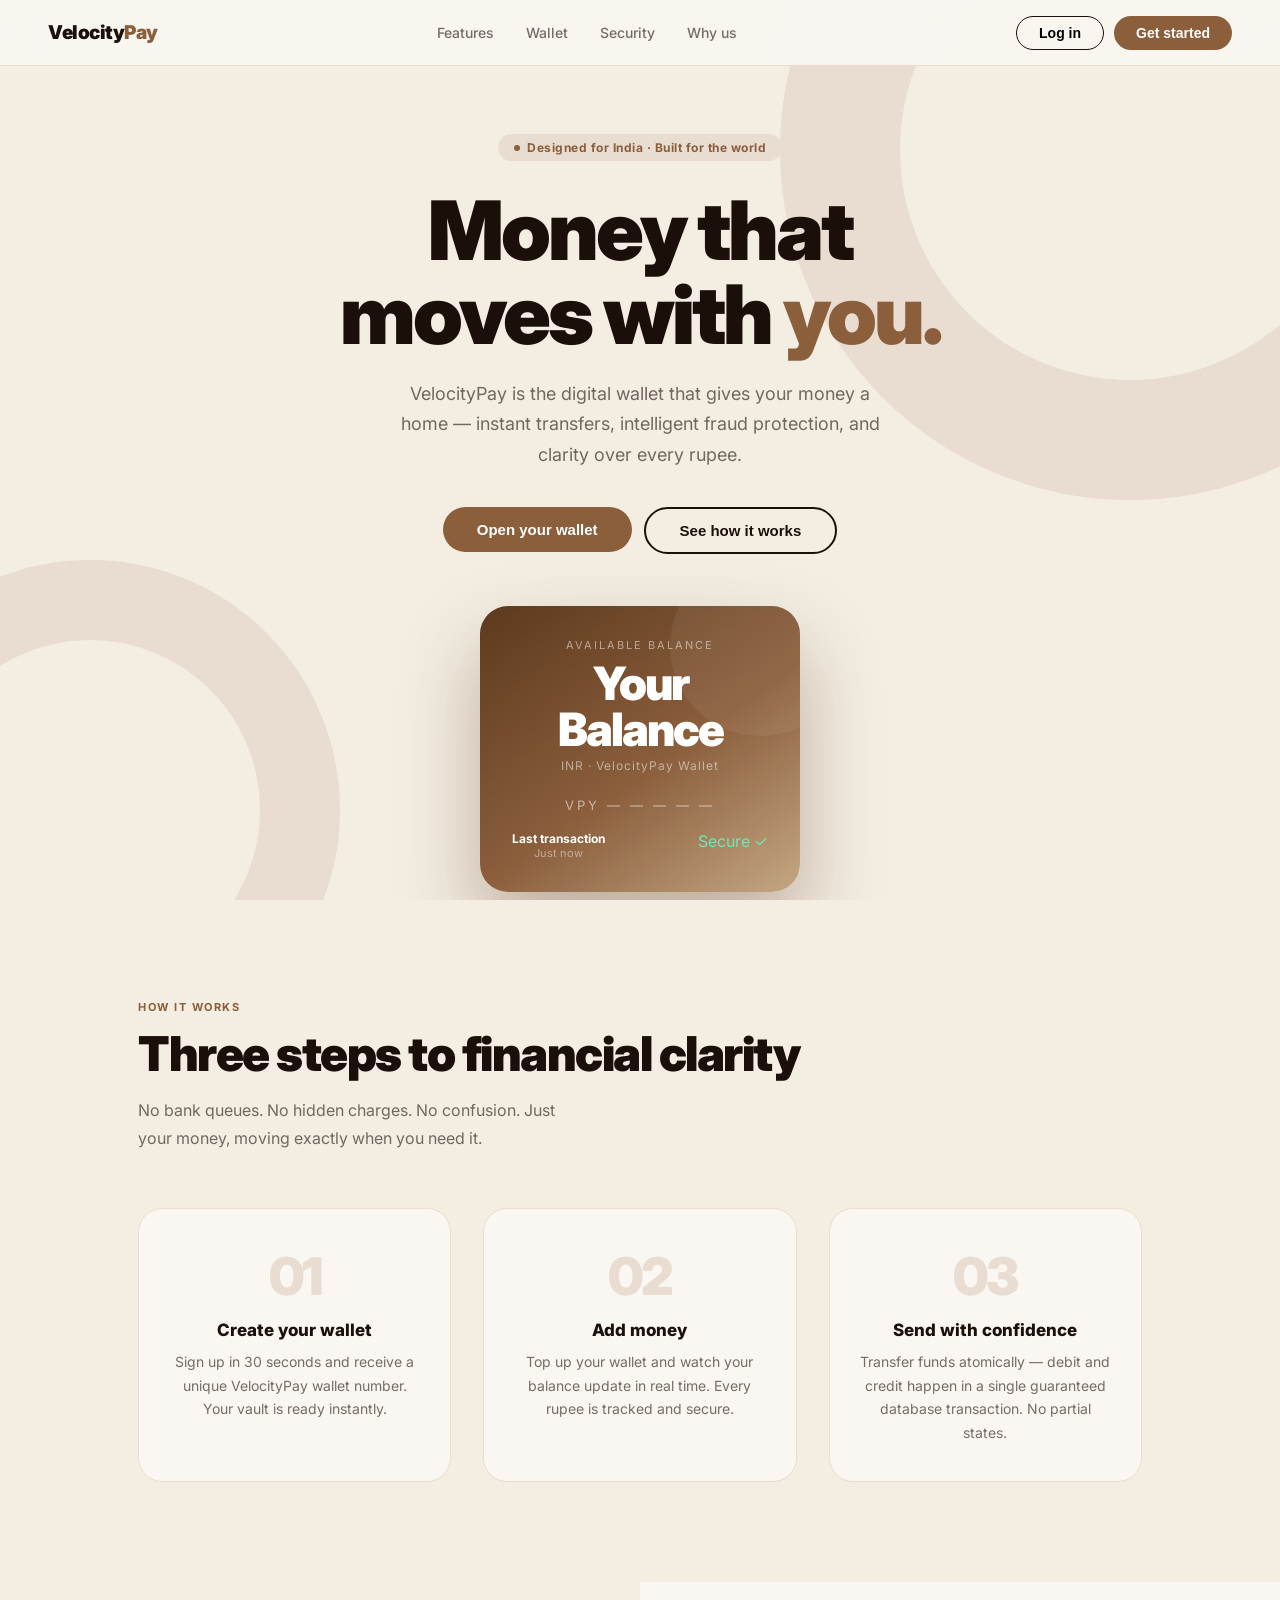
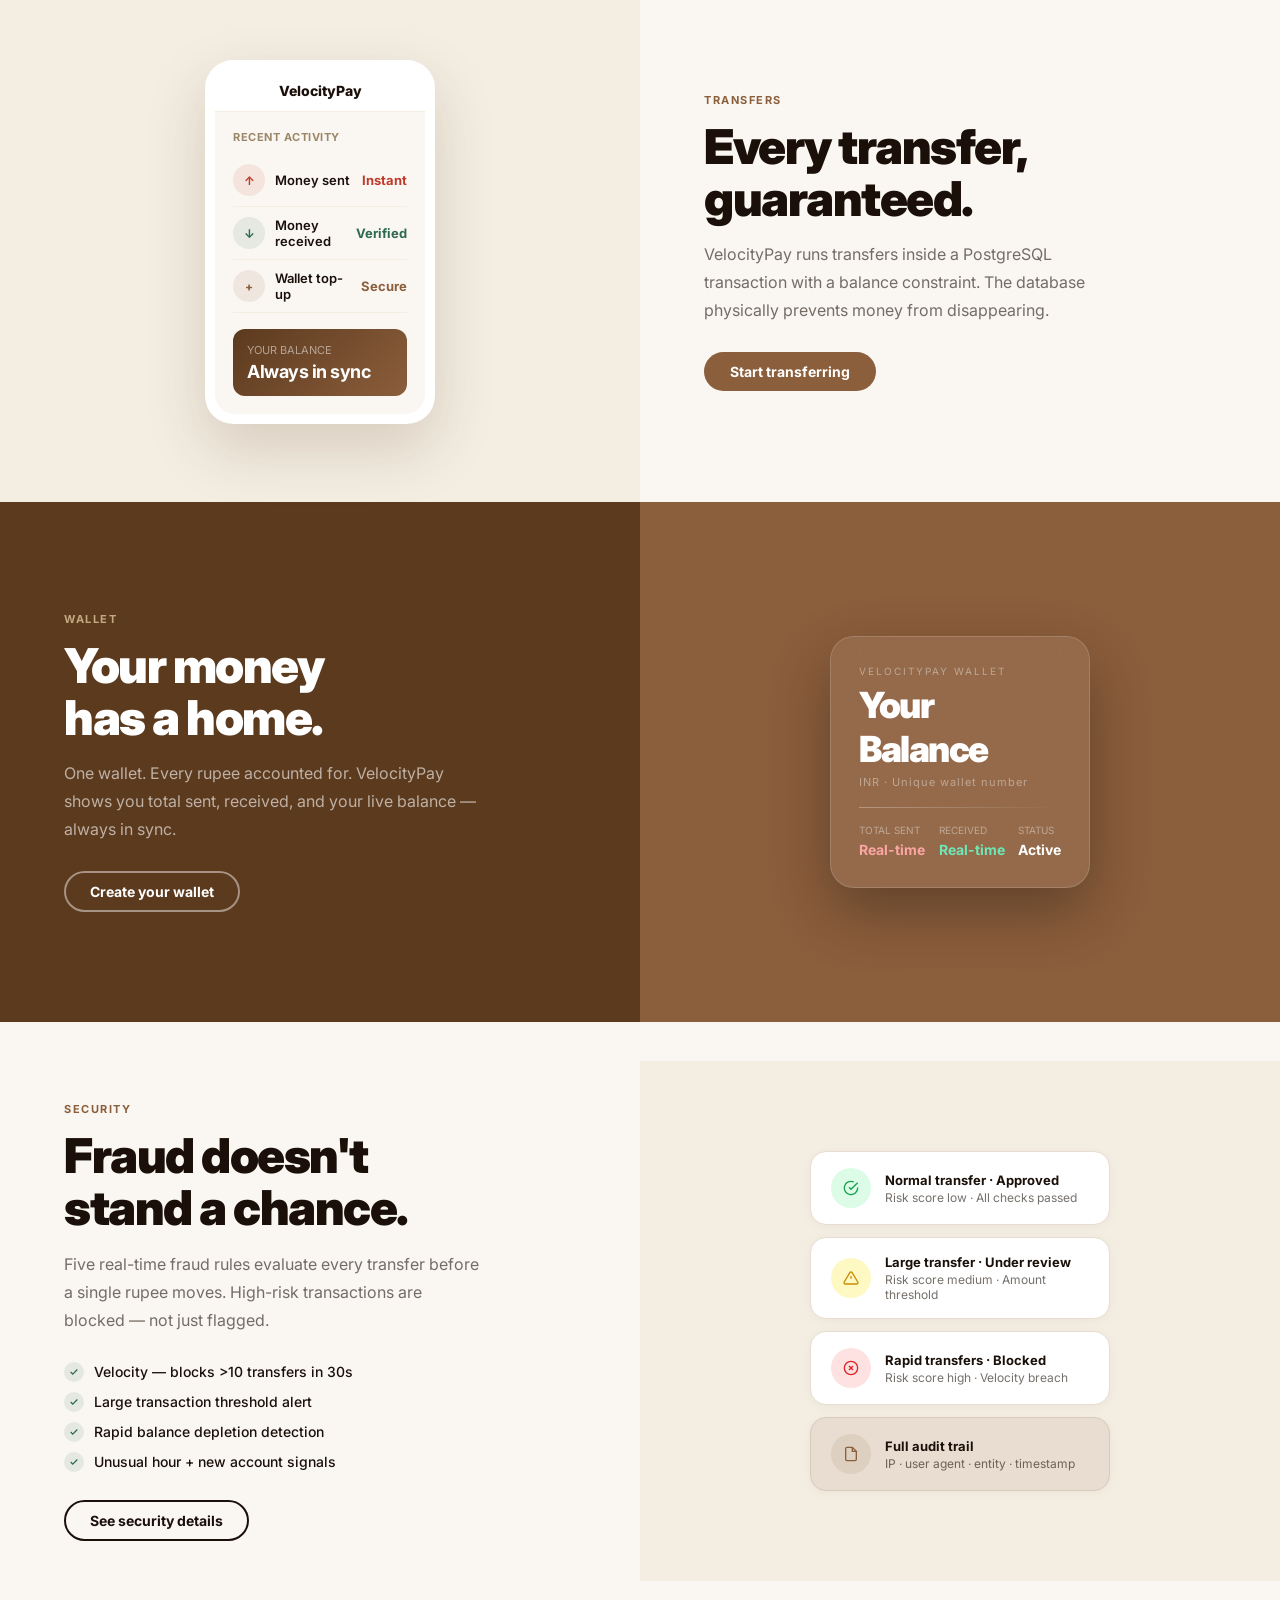
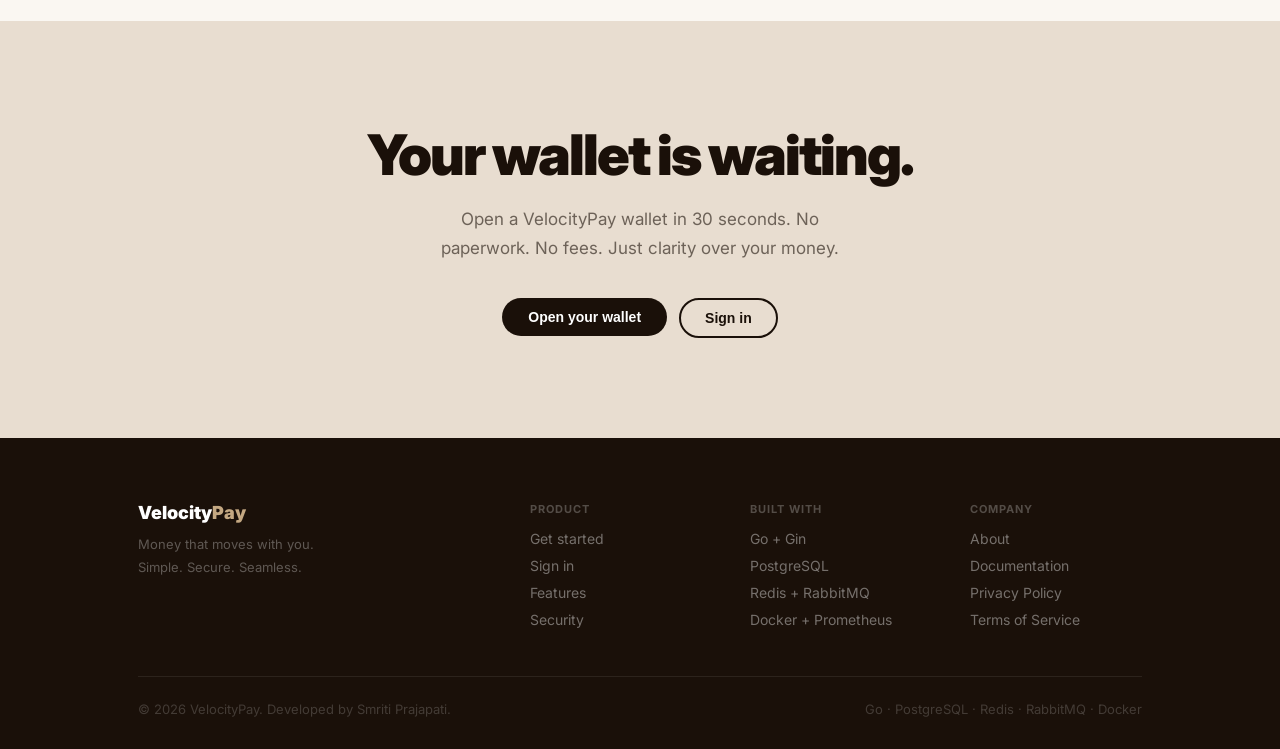
==== commit 14e71761: "remove: stats band with dashes from landing page" ====
--- a/web/index.html
+++ b/web/index.html
@@ -405,18 +405,6 @@
   </div>
 </section>
 
-<!-- STATS BAND — brown -->
-<section class="stats-band" id="trust">
-  <div class="container">
-    <div class="stats-grid">
-      <div class="reveal"><div class="stat-num" id="s1">—</div><div class="stat-lbl">Accounts created</div></div>
-      <div class="reveal reveal-delay-1"><div class="stat-num" id="s2">—</div><div class="stat-lbl">Transfers processed</div></div>
-      <div class="reveal reveal-delay-2"><div class="stat-num" id="s3">—</div><div class="stat-lbl">Total volume moved</div></div>
-      <div class="reveal reveal-delay-3"><div class="stat-num">5</div><div class="stat-lbl">Fraud rules active</div></div>
-    </div>
-  </div>
-</section>
-
 <!-- CTA BAND -->
 <section class="cta-band">
   <div class="container">
@@ -444,7 +432,7 @@
 
 <script src="static/js/api.js"></script>
 <script>
-// ── Scroll reveal ──────────────────────────────────────────────────────────
+// Scroll reveal
 const revealObserver = new IntersectionObserver((entries) => {
   entries.forEach(e => {
     if (e.isIntersecting) {
@@ -454,52 +442,6 @@
   });
 }, { threshold: 0.1 });
 document.querySelectorAll('.reveal').forEach(el => revealObserver.observe(el));
-
-// ── Load real platform stats ───────────────────────────────────────────────
-async function loadStats() {
-  try {
-    const token = Api.getToken();
-    if (!token) return;
-    const res = await fetch('/api/v1/analytics/platform', {
-      headers: { 'Authorization': 'Bearer ' + token }
-    });
-    const json = await res.json();
-    if (json.success && json.data) {
-      const d = json.data;
-      const s1 = document.getElementById('s1');
-      const s2 = document.getElementById('s2');
-      const s3 = document.getElementById('s3');
-      if (s1 && d.total_users)        animateNum(s1, d.total_users);
-      if (s2 && d.total_transactions) animateNum(s2, d.total_transactions);
-      if (s3 && d.total_volume)       s3.textContent = '₹' + formatK(d.total_volume);
-    }
-  } catch { /* fail silently */ }
-}
-
-function animateNum(el, target) {
-  const dur = 1800, start = Date.now();
-  const tick = () => {
-    const p = Math.min((Date.now()-start)/dur, 1);
-    const e = 1 - Math.pow(1-p, 3);
-    el.textContent = Math.floor(e * target).toLocaleString('en-IN');
-    if (p < 1) requestAnimationFrame(tick);
-  };
-  requestAnimationFrame(tick);
-}
-
-function formatK(n) {
-  if (n >= 10000000) return (n/10000000).toFixed(1) + 'Cr';
-  if (n >= 100000)   return (n/100000).toFixed(1) + 'L';
-  if (n >= 1000)     return (n/1000).toFixed(1) + 'K';
-  return n.toFixed(0);
-}
-
-// Stats counter triggers on scroll into view
-const statsObserver = new IntersectionObserver((entries) => {
-  entries.forEach(e => { if (e.isIntersecting) { loadStats(); statsObserver.disconnect(); } });
-}, { threshold: 0.3 });
-const statsBand = document.querySelector('.stats-band');
-if (statsBand) statsObserver.observe(statsBand);
 </script>
 </body>
 </html>
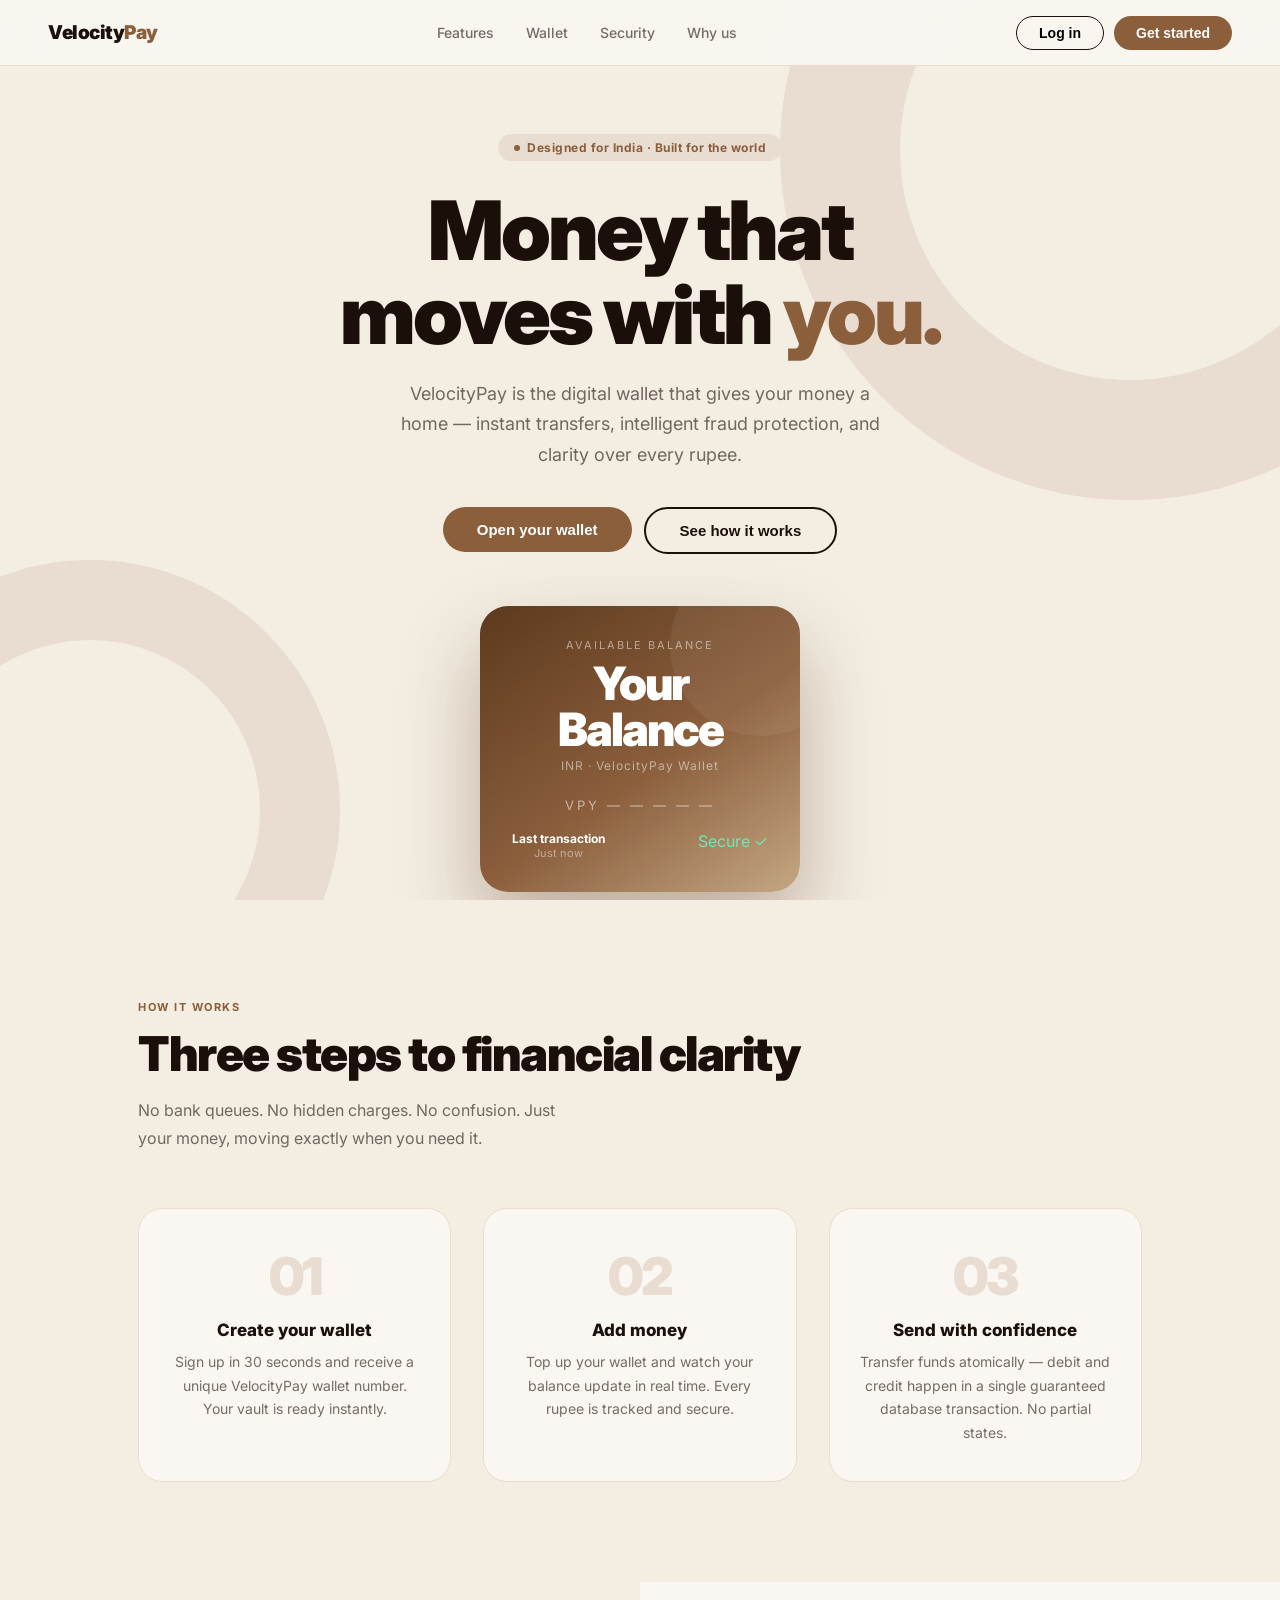
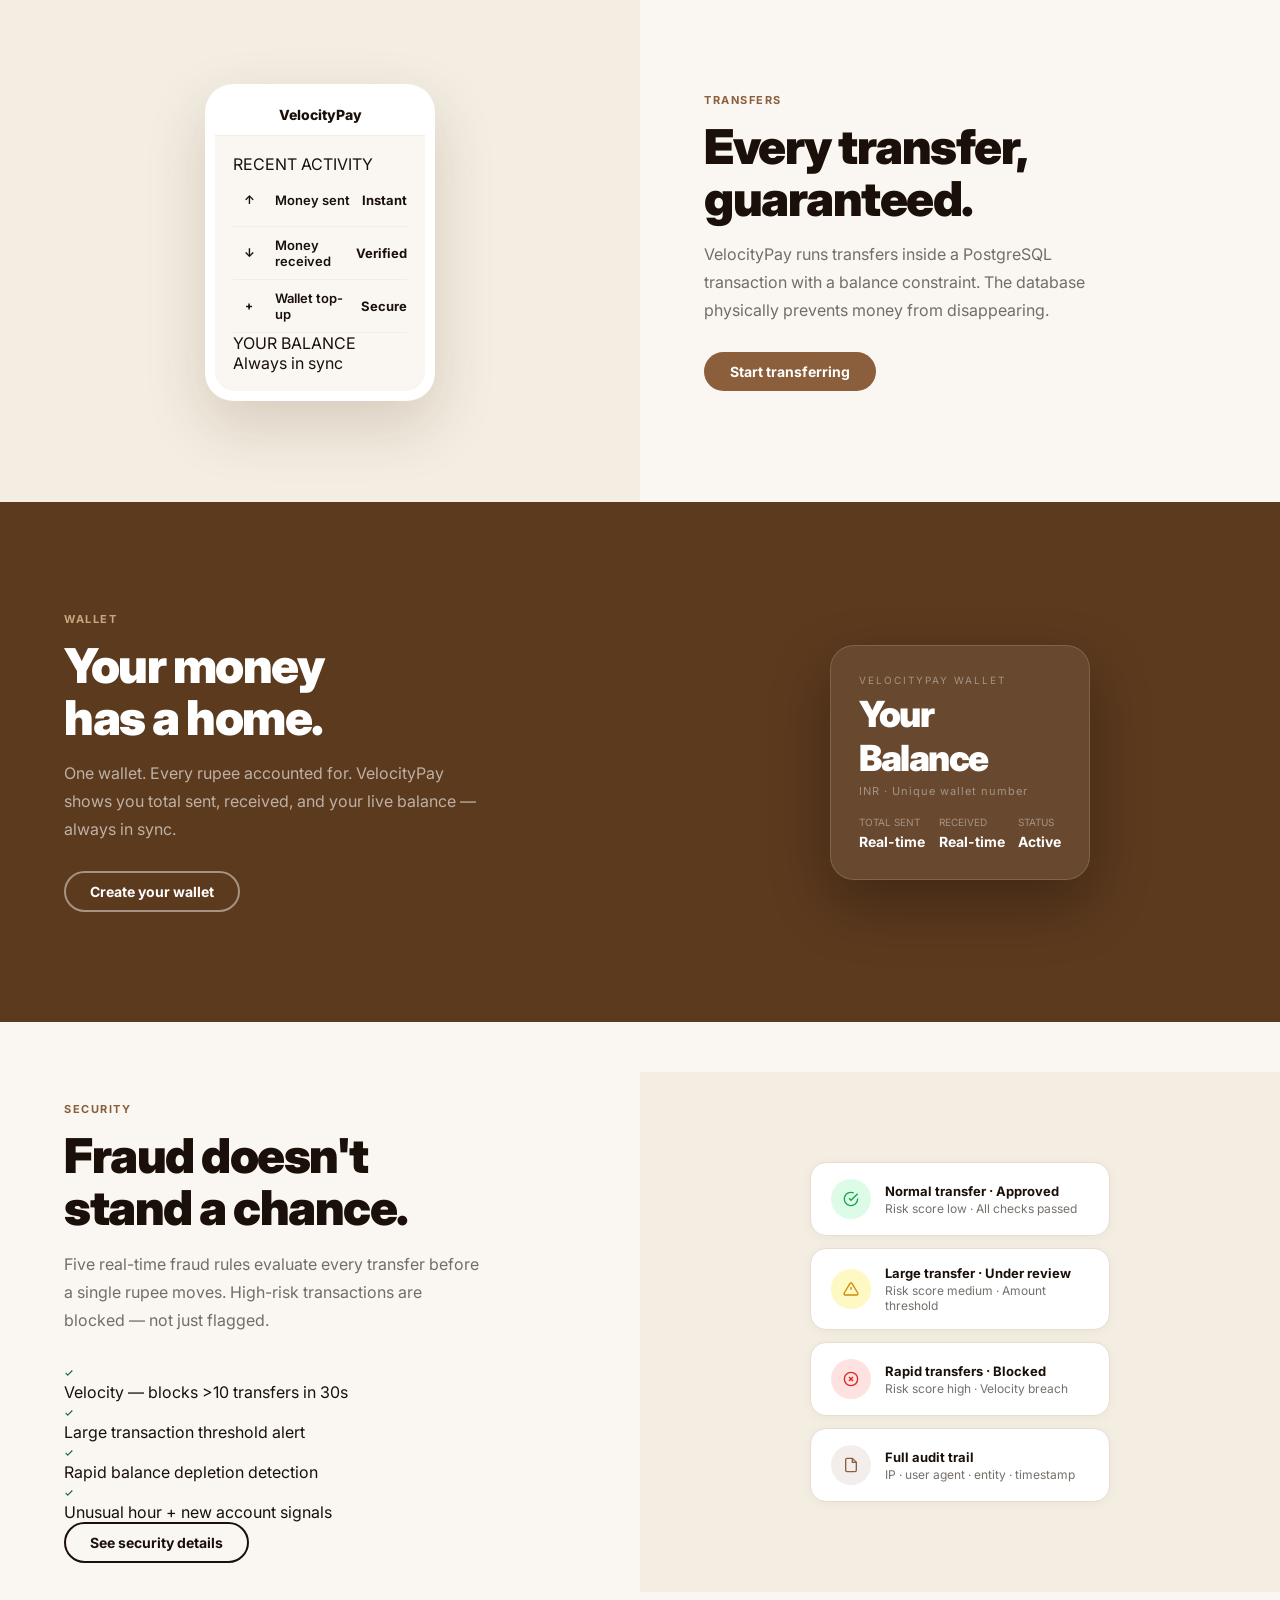
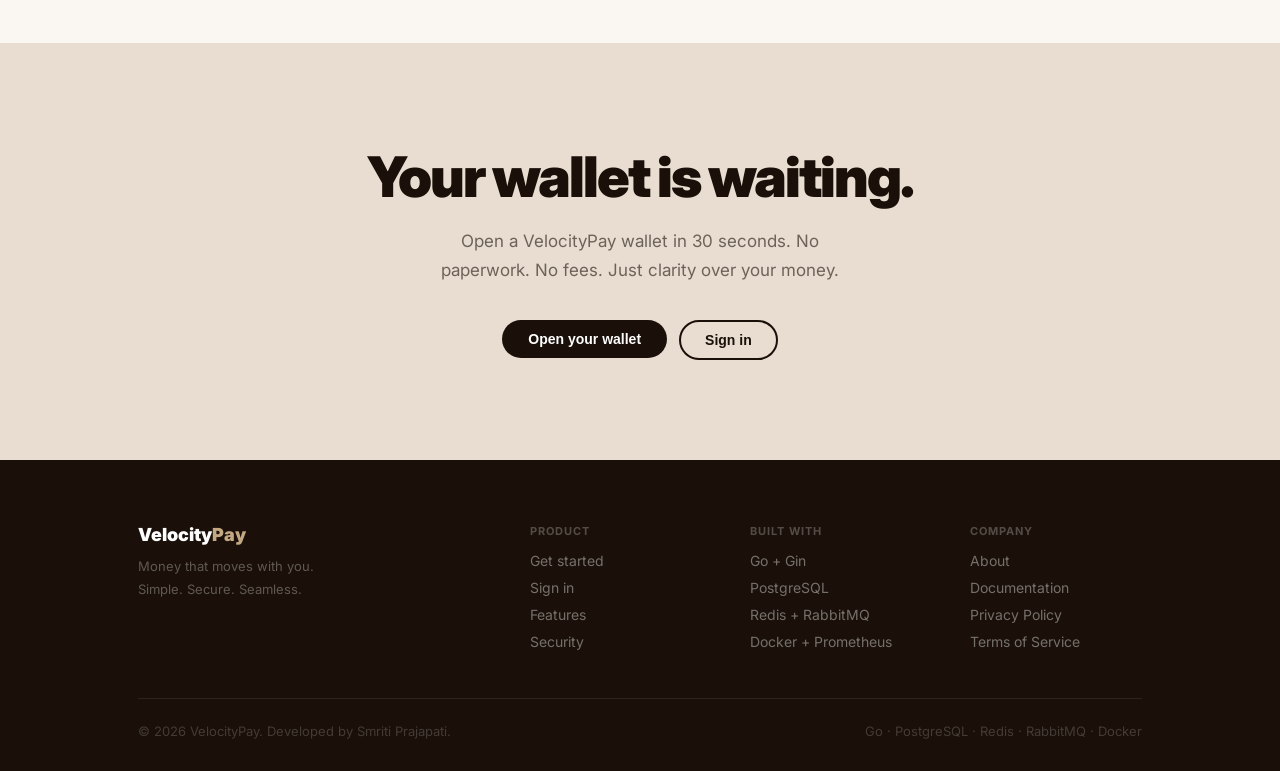
==== commit ca3814ef: "refactor: extract inline styles to CSS classes, humanize README" ====
--- a/web/index.html
+++ b/web/index.html
@@ -294,25 +294,25 @@
       <div class="mock-screen">
         <div class="mock-header">VelocityPay</div>
         <div class="mock-body">
-          <div style="font-size:11px;font-weight:700;color:#9C876A;letter-spacing:.5px;margin-bottom:10px">RECENT ACTIVITY</div>
+          <div class="mock-activity-label">RECENT ACTIVITY</div>
           <div class="mock-row">
-            <div class="mock-dot" style="background:rgba(192,57,43,.1);color:#C0392B">↑</div>
+            <div class="mock-dot mock-dot-sent">↑</div>
             <div class="mock-row-name">Money sent</div>
-            <div class="mock-row-amt" style="color:#C0392B">Instant</div>
+            <div class="mock-row-amt mock-row-amt-sent">Instant</div>
           </div>
           <div class="mock-row">
-            <div class="mock-dot" style="background:rgba(45,106,79,.1);color:#2D6A4F">↓</div>
+            <div class="mock-dot mock-dot-received">↓</div>
             <div class="mock-row-name">Money received</div>
-            <div class="mock-row-amt" style="color:#2D6A4F">Verified</div>
+            <div class="mock-row-amt mock-row-amt-received">Verified</div>
           </div>
           <div class="mock-row">
-            <div class="mock-dot" style="background:rgba(139,94,60,.1);color:#8B5E3C">+</div>
+            <div class="mock-dot mock-dot-topup">+</div>
             <div class="mock-row-name">Wallet top-up</div>
-            <div class="mock-row-amt" style="color:#8B5E3C">Secure</div>
+            <div class="mock-row-amt mock-row-amt-topup">Secure</div>
           </div>
-          <div style="margin-top:16px;background:linear-gradient(135deg,#5C3A1E,#8B5E3C);border-radius:12px;padding:14px;color:#fff">
-            <div style="font-size:11px;opacity:.5;margin-bottom:4px">YOUR BALANCE</div>
-            <div style="font-size:18px;font-weight:700;letter-spacing:-0.5px">Always in sync</div>
+          <div class="mock-balance-card">
+            <div class="mock-balance-card-label">YOUR BALANCE</div>
+            <div class="mock-balance-card-value">Always in sync</div>
           </div>
         </div>
       </div>
@@ -334,15 +334,15 @@
     <p class="section-p light">One wallet. Every rupee accounted for. VelocityPay shows you total sent, received, and your live balance — always in sync.</p>
     <a href="pages/register.html"><span class="btn-pill-outline btn-pill-outline-w">Create your wallet</span></a>
   </div>
-  <div class="split-vis" style="background:var(--brown)">
+  <div class="split-vis wallet-vis-bg">
     <div class="wallet-card-ui">
       <div class="wc-label">VELOCITYPAY WALLET</div>
       <div class="wc-amount">Your Balance</div>
       <div class="wc-sub">INR · Unique wallet number</div>
-      <div style="background:linear-gradient(90deg,rgba(255,255,255,.3),transparent);height:1px;margin:12px 0 16px"></div>
+      <div class="wc-divider"></div>
       <div class="wc-stat">
-        <div class="wc-stat-item"><label>TOTAL SENT</label><span style="color:#FCA5A5">Real-time</span></div>
-        <div class="wc-stat-item"><label>RECEIVED</label><span style="color:#6EE7B7">Real-time</span></div>
+        <div class="wc-stat-item"><label>TOTAL SENT</label><span class="wc-stat-sent">Real-time</span></div>
+        <div class="wc-stat-item"><label>RECEIVED</label><span class="wc-stat-received">Real-time</span></div>
         <div class="wc-stat-item"><label>STATUS</label><span>Active</span></div>
       </div>
     </div>
@@ -355,27 +355,27 @@
     <div class="section-tag">Security</div>
     <h2 class="section-h">Fraud doesn't<br/>stand a chance.</h2>
     <p class="section-p">Five real-time fraud rules evaluate every transfer before a single rupee moves. High-risk transactions are blocked — not just flagged.</p>
-    <div style="display:flex;flex-direction:column;gap:10px;margin-bottom:28px">
-      <div style="display:flex;align-items:center;gap:10px;font-size:14px;font-weight:500;color:var(--ink)">
-        <div style="width:20px;height:20px;border-radius:50%;background:rgba(45,106,79,.1);display:flex;align-items:center;justify-content:center;flex-shrink:0">
+    <div class="split-text-security">
+      <div class="security-check-item">
+        <div class="security-check-icon">
           <svg width="10" height="10" viewBox="0 0 24 24" fill="none" stroke="#2D6A4F" stroke-width="3"><polyline points="20 6 9 17 4 12"/></svg>
         </div>
         Velocity — blocks >10 transfers in 30s
       </div>
-      <div style="display:flex;align-items:center;gap:10px;font-size:14px;font-weight:500;color:var(--ink)">
-        <div style="width:20px;height:20px;border-radius:50%;background:rgba(45,106,79,.1);display:flex;align-items:center;justify-content:center;flex-shrink:0">
+      <div class="security-check-item">
+        <div class="security-check-icon">
           <svg width="10" height="10" viewBox="0 0 24 24" fill="none" stroke="#2D6A4F" stroke-width="3"><polyline points="20 6 9 17 4 12"/></svg>
         </div>
         Large transaction threshold alert
       </div>
-      <div style="display:flex;align-items:center;gap:10px;font-size:14px;font-weight:500;color:var(--ink)">
-        <div style="width:20px;height:20px;border-radius:50%;background:rgba(45,106,79,.1);display:flex;align-items:center;justify-content:center;flex-shrink:0">
+      <div class="security-check-item">
+        <div class="security-check-icon">
           <svg width="10" height="10" viewBox="0 0 24 24" fill="none" stroke="#2D6A4F" stroke-width="3"><polyline points="20 6 9 17 4 12"/></svg>
         </div>
         Rapid balance depletion detection
       </div>
-      <div style="display:flex;align-items:center;gap:10px;font-size:14px;font-weight:500;color:var(--ink)">
-        <div style="width:20px;height:20px;border-radius:50%;background:rgba(45,106,79,.1);display:flex;align-items:center;justify-content:center;flex-shrink:0">
+      <div class="security-check-item">
+        <div class="security-check-icon">
           <svg width="10" height="10" viewBox="0 0 24 24" fill="none" stroke="#2D6A4F" stroke-width="3"><polyline points="20 6 9 17 4 12"/></svg>
         </div>
         Unusual hour + new account signals
@@ -397,7 +397,7 @@
         <div class="fraud-icon" style="background:#FEE2E2;color:#DC2626"><svg width="16" height="16" viewBox="0 0 24 24" fill="none" stroke="currentColor" stroke-width="2"><circle cx="12" cy="12" r="10"/><line x1="15" y1="9" x2="9" y2="15"/><line x1="9" y1="9" x2="15" y2="15"/></svg></div>
         <div><div class="fraud-title">Rapid transfers · Blocked</div><div class="fraud-sub">Risk score high · Velocity breach</div></div>
       </div>
-      <div class="fraud-card" style="background:var(--beige-300);border-color:var(--beige-400)">
+      <div class="fraud-card fraud-card-muted">
         <div class="fraud-icon" style="background:rgba(139,94,60,.1);color:var(--brown)"><svg width="16" height="16" viewBox="0 0 24 24" fill="none" stroke="currentColor" stroke-width="2"><path d="M14 2H6a2 2 0 0 0-2 2v16a2 2 0 0 0 2 2h12a2 2 0 0 0 2-2V8z"/><polyline points="14 2 14 8 20 8"/></svg></div>
         <div><div class="fraud-title">Full audit trail</div><div class="fraud-sub">IP · user agent · entity · timestamp</div></div>
       </div>
